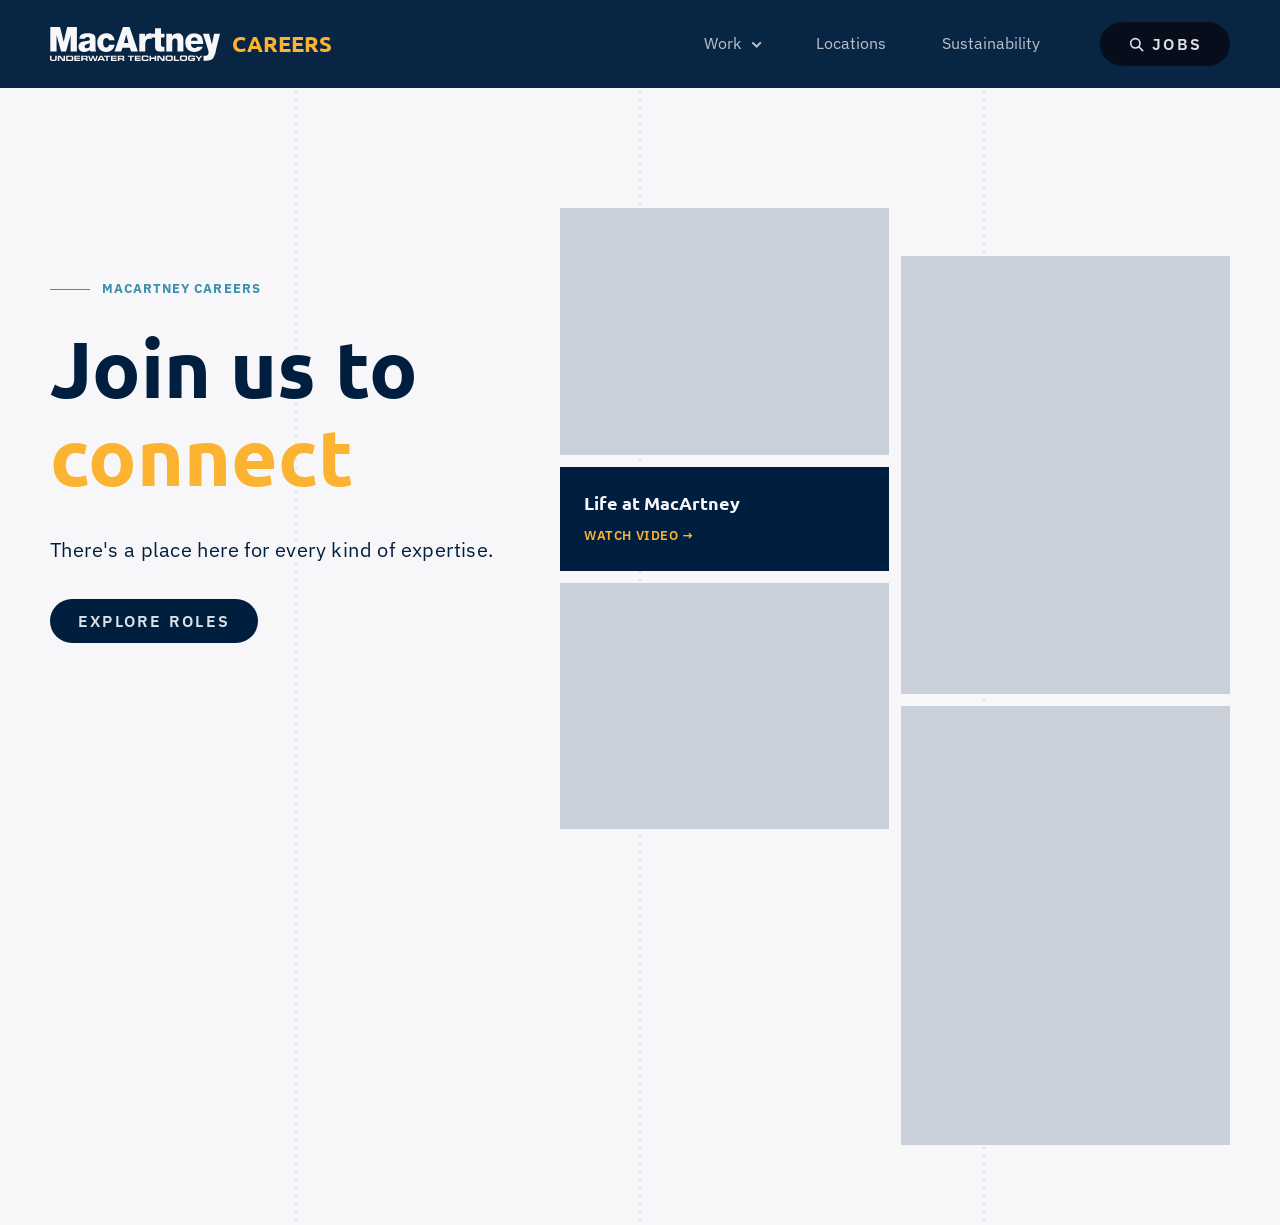
==== index.html @ 3f9185bf "Refactor hero/nav into reusable components, add mobile layout and nav animation - Extract page-hero_" ====
<!doctype html>
<html lang="en">
  <head>
    <meta charset="UTF-8" />
    <meta name="viewport" content="width=device-width, initial-scale=1.0" />
    <meta
      name="description"
      content="Build your career at MacArtney — we connect oceans and people"
    />
    <title>Careers at MacArtney — Join us to connect</title>
    <link rel="preconnect" href="https://fonts.googleapis.com" />
    <link rel="preconnect" href="https://fonts.gstatic.com" crossorigin />
    <link
      href="https://fonts.googleapis.com/css2?family=IBM+Plex+Sans:wght@400;500;600;700&family=Ubuntu:wght@500;700&display=swap"
      rel="stylesheet"
    />
    <link rel="stylesheet" href="css/main.css" />
  </head>
  <body class="page-grid">
    <a href="#main" class="skip-link">Skip to main content</a>

    <header class="site-header" role="banner"></header>

    <main class="site-main" id="main">
      <section class="home-hero" aria-labelledby="hero-title">
        <div class="container home-hero__inner">
          <div class="page-hero__text-area">
            <span class="hero__eyebrow">MacArtney Careers</span>
            <h1 class="page-hero__title" id="hero-title">
              Join us to <span class="page-hero__title-accent">connect</span>
            </h1>
            <p class="page-hero__subtitle">
              There's a place here for every kind of expertise.
            </p>
            <div class="page-hero__actions">
              <a class="btn btn-space btn--primary btn--md" href="search.html"
                >Explore Roles</a
              >
            </div>
          </div>

          <div class="media-grid" aria-hidden="true">
            <div class="media-grid__col media-grid__col--left">
              <div class="media-grid__photo media-grid__photo--landscape"></div>
              <div class="media-grid__video-card">
                <p class="media-grid__video-title">Life at MacArtney</p>
                <a class="media-grid__video-link" href="#">Watch video &rarr;</a>
              </div>
              <div class="media-grid__photo media-grid__photo--landscape"></div>
            </div>
            <div class="media-grid__col media-grid__col--right">
              <div class="media-grid__photo media-grid__photo--portrait"></div>
              <div class="media-grid__photo media-grid__photo--portrait"></div>
            </div>
          </div>
        </div>
      </section>
    </main>

    <script type="module" src="js/core/header.js"></script>
    <script type="module" src="js/core/navigation.js"></script>
    <script type="module" src="js/core/buttons.js"></script>
  </body>
</html>
---- css/main.css ----
@import url("./tokens.css");
@import url("./base.css");
@import url("./utilities.css");
@import url("./layout.css");

@import url("./components/buttons.css");
@import url("./components/cards.css");
@import url("./components/forms.css");
@import url("./components/navigation.css");
@import url("./components/hero.css");
@import url("./components/media-grid.css");
@import url("./components/modals.css");

@import url("./pages/home.css");
@import url("./pages/locations.css");
@import url("./pages/sustainability.css");
@import url("./pages/search.css");

@import url("./templates/work-category.css");
@import url("./templates/location-detail.css");
@import url("./templates/article.css");
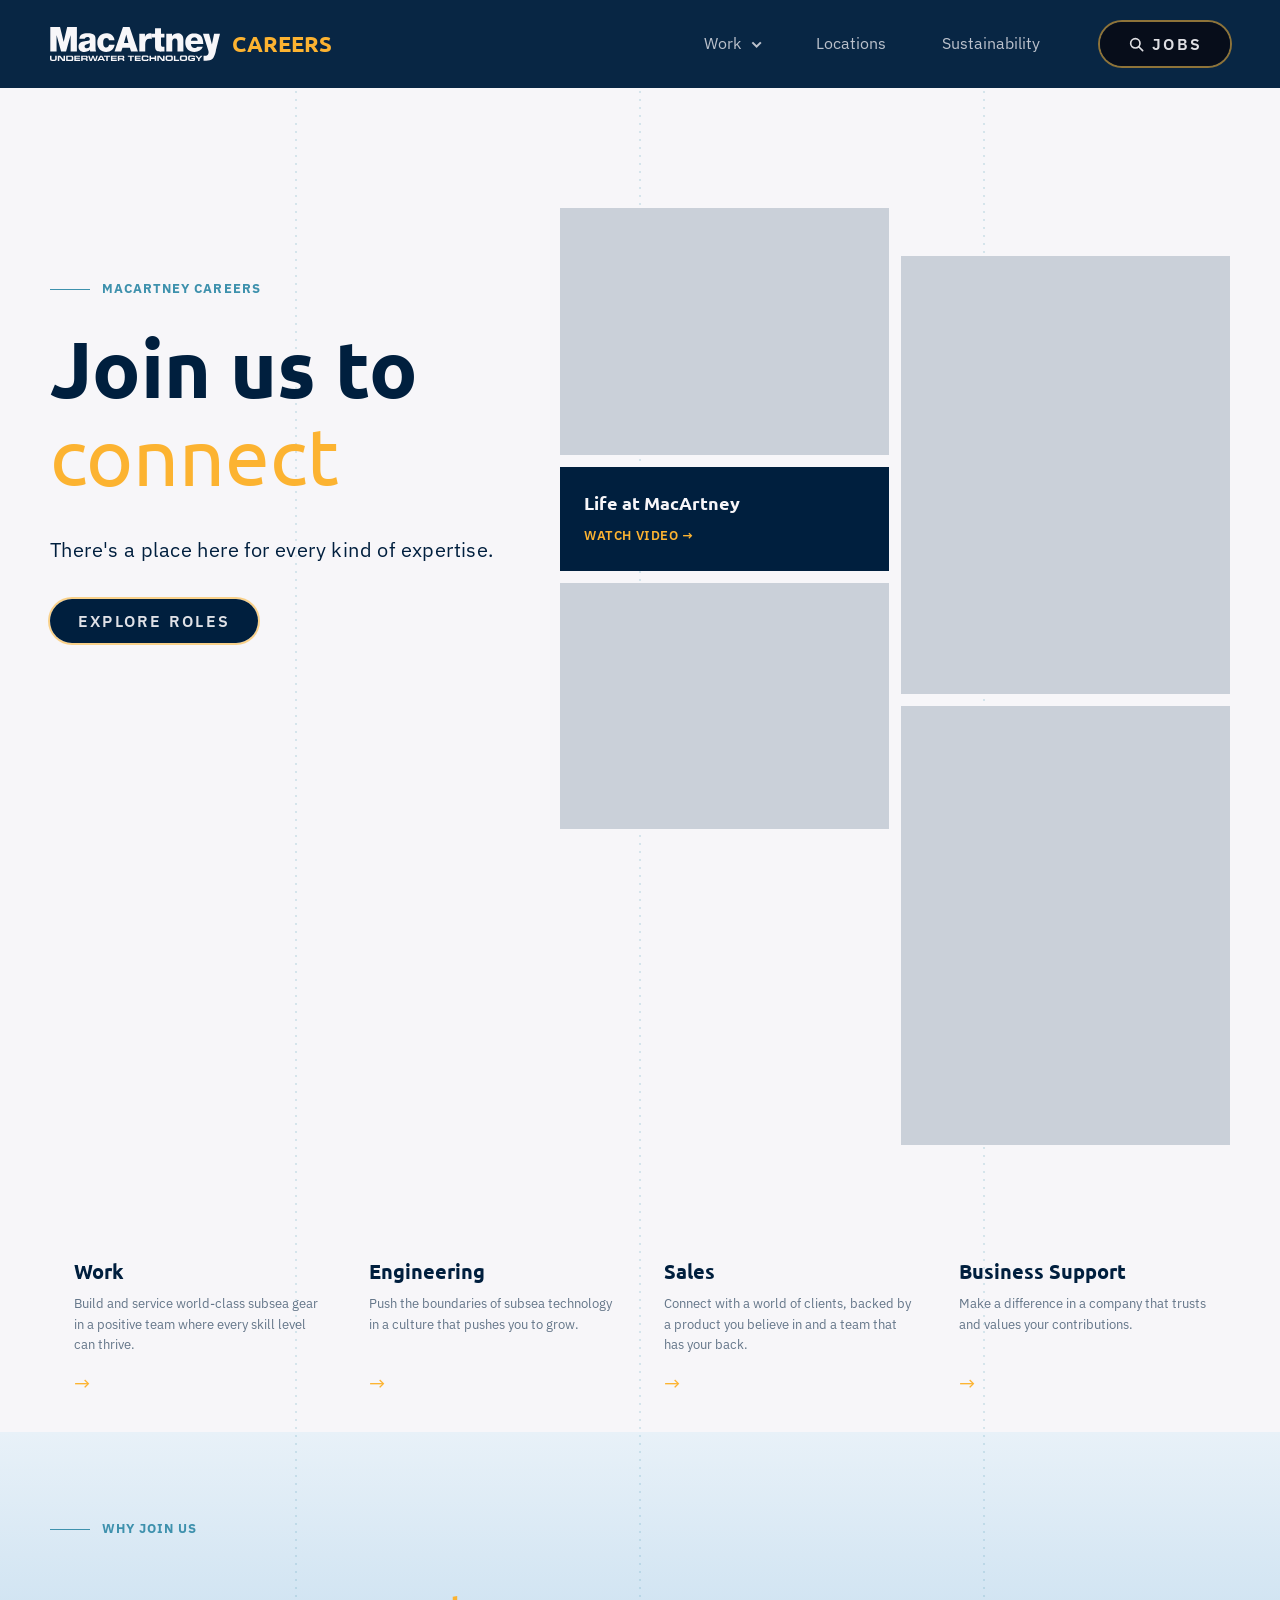
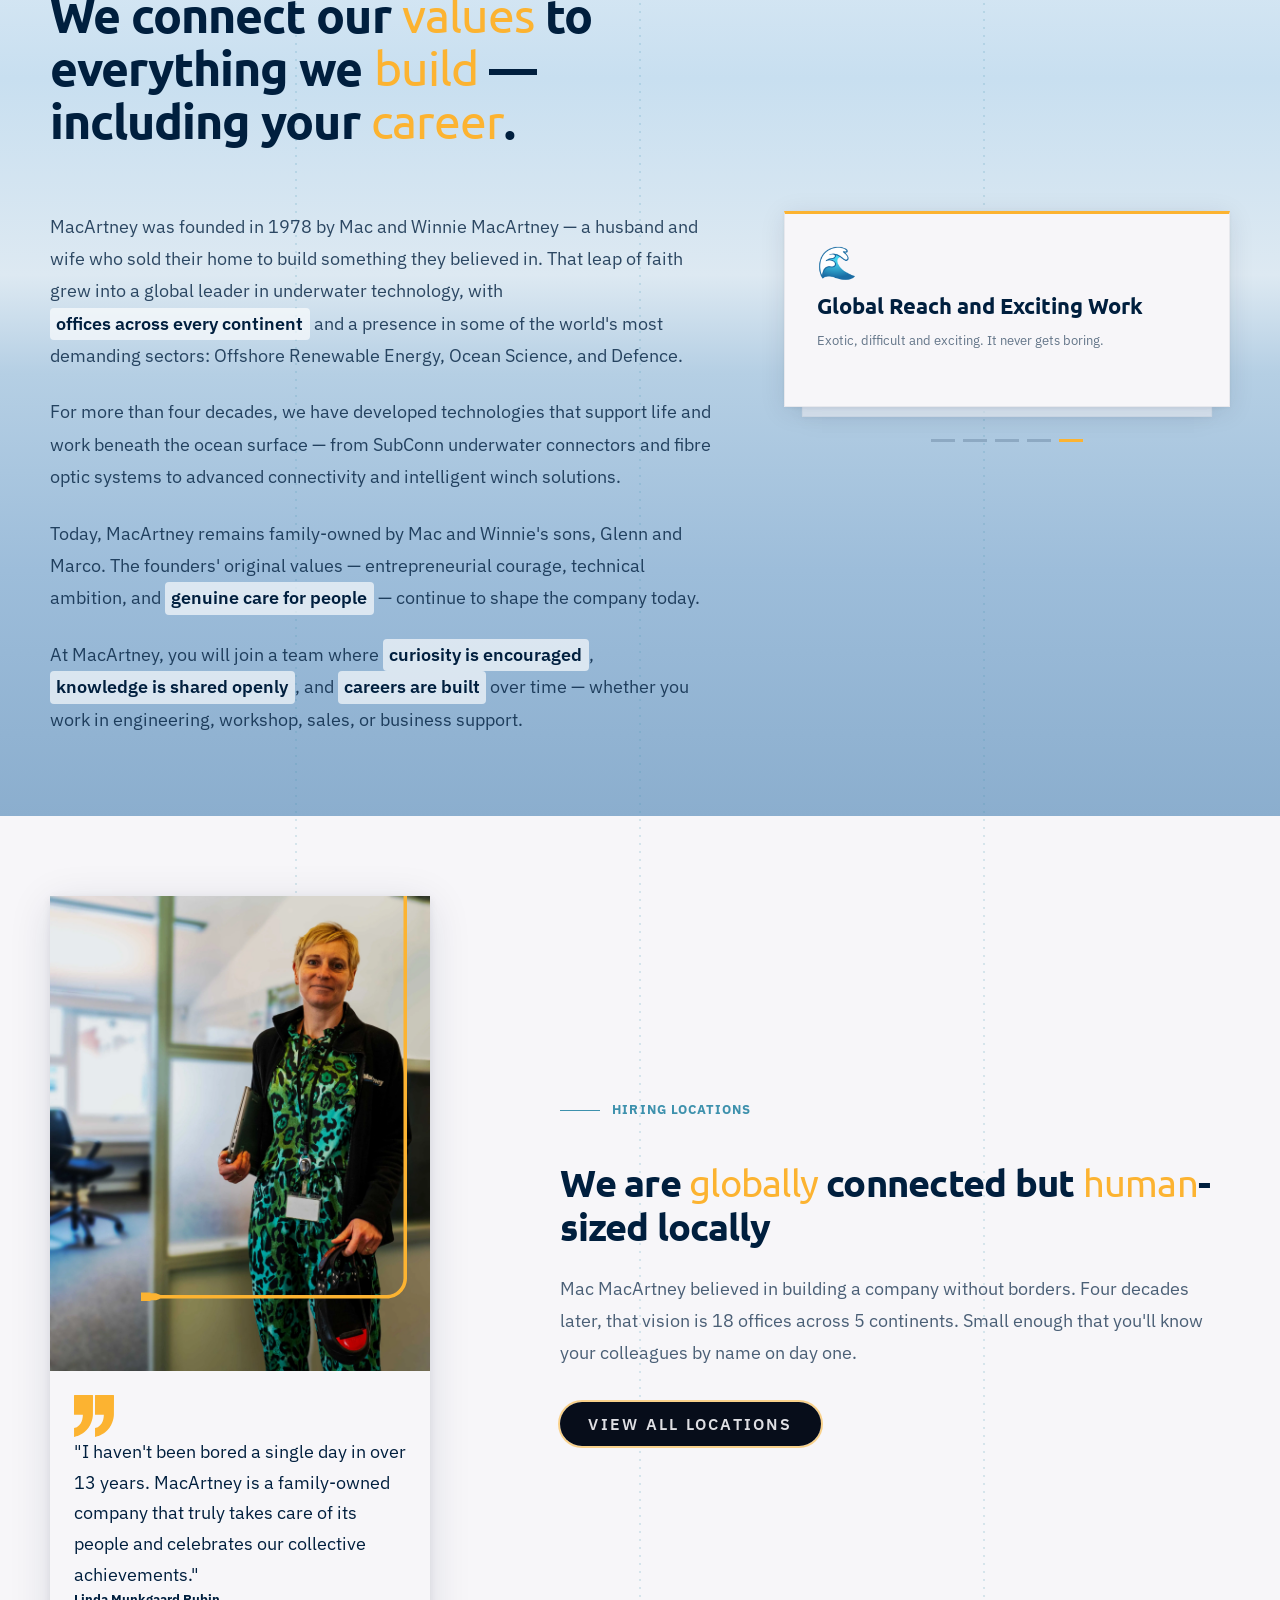
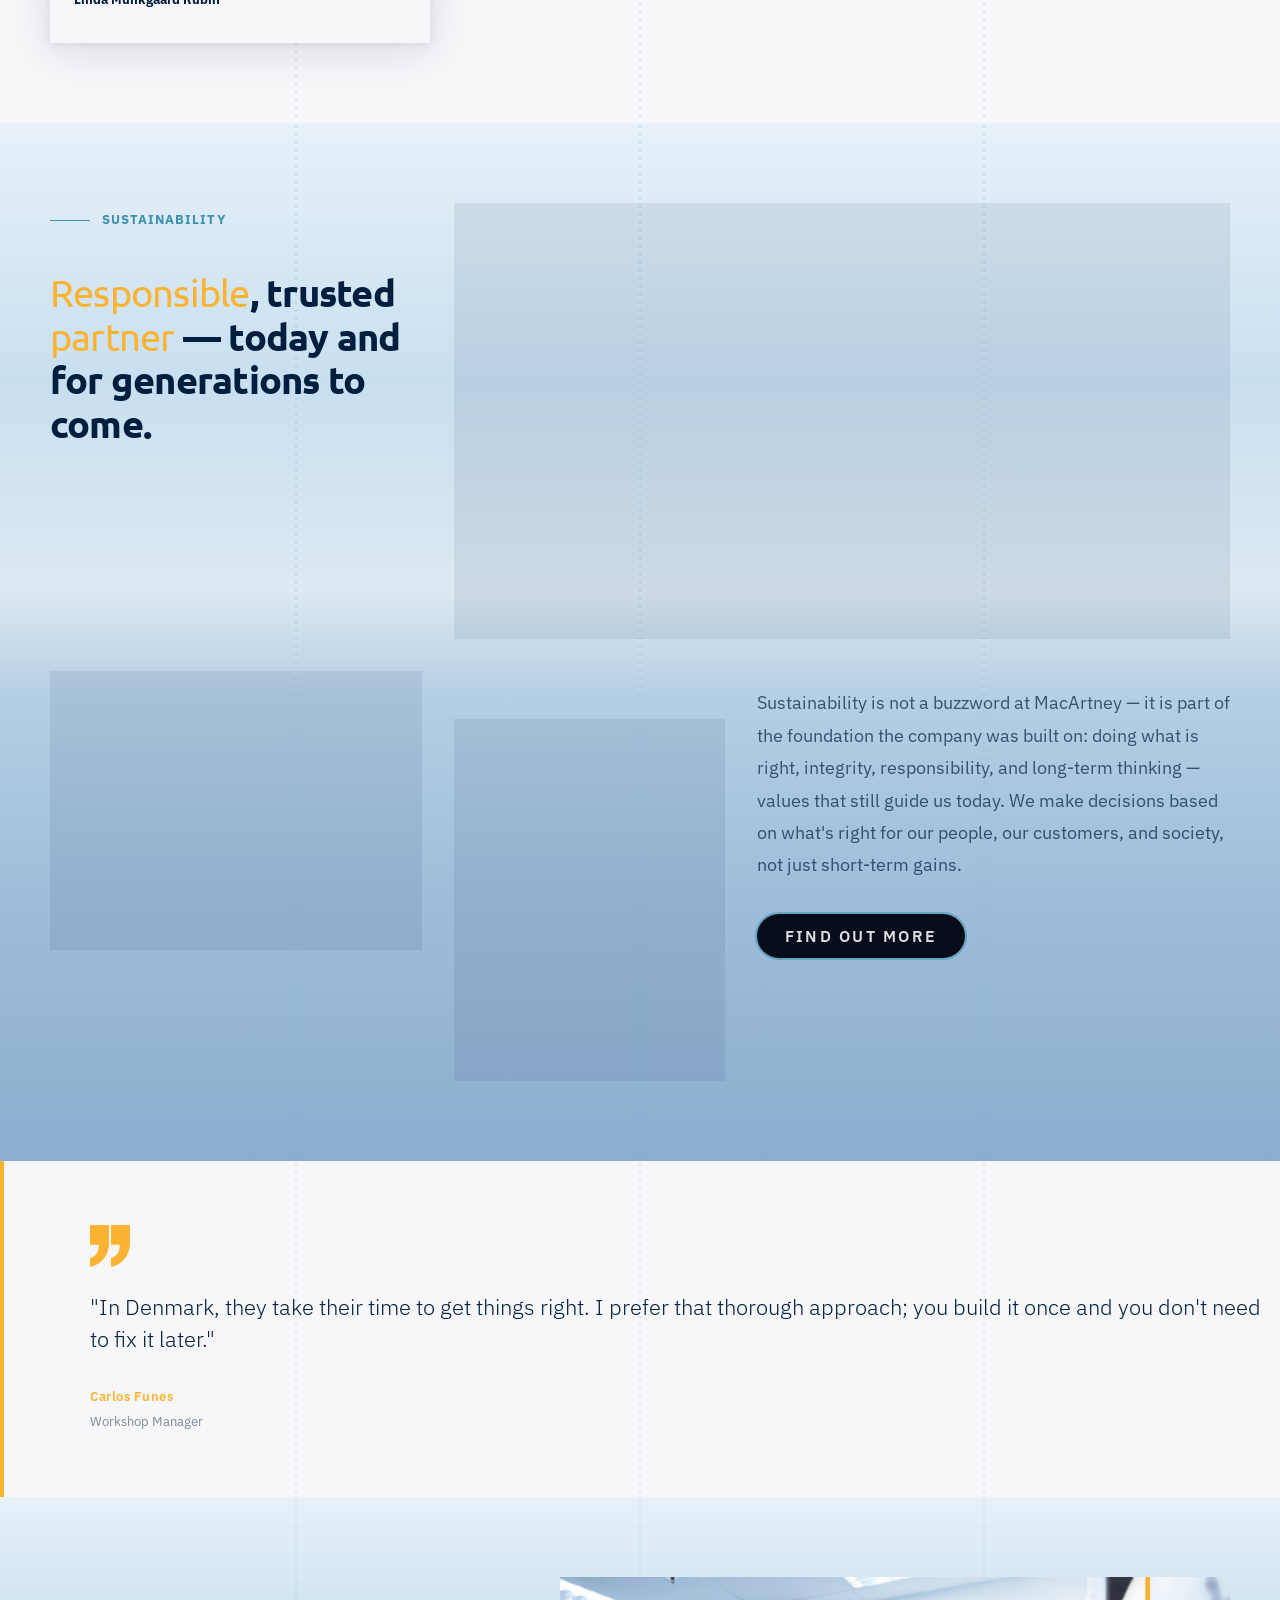
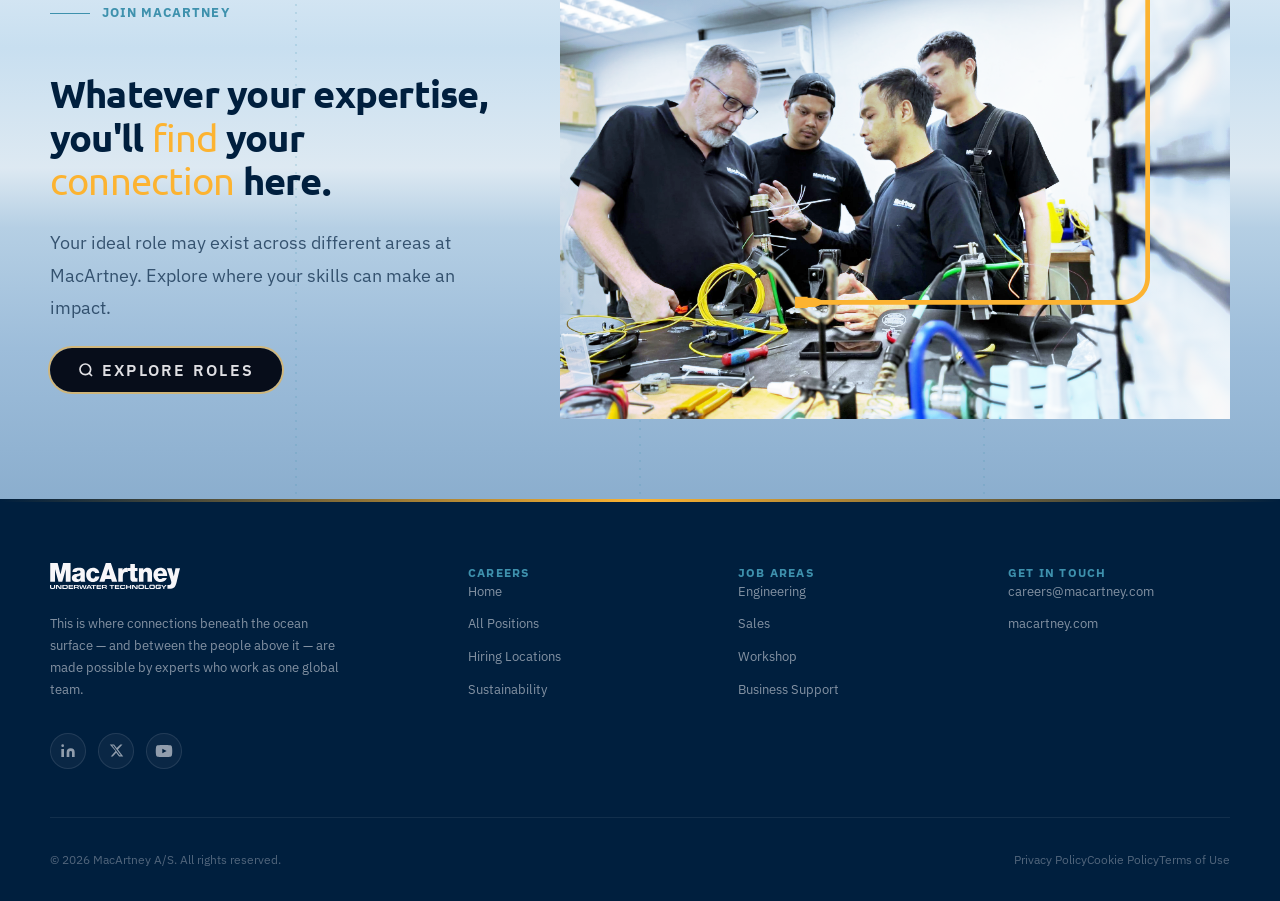
==== commit 645ec80a: "Build home page sections: career cards, sustainability, quote, CTA banner, footer - Add career area " ====
--- a/index.html
+++ b/index.html
@@ -44,7 +44,9 @@
               <div class="media-grid__photo media-grid__photo--landscape"></div>
               <div class="media-grid__video-card">
                 <p class="media-grid__video-title">Life at MacArtney</p>
-                <a class="media-grid__video-link" href="#">Watch video &rarr;</a>
+                <a class="media-grid__video-link" href="#"
+                  >Watch video &rarr;</a
+                >
               </div>
               <div class="media-grid__photo media-grid__photo--landscape"></div>
             </div>
@@ -55,10 +57,484 @@
           </div>
         </div>
       </section>
+
+      <!-- ── Career Areas ──────────────────────────────────── -->
+      <div class="career-areas">
+        <div class="container">
+          <div class="career-areas__grid">
+            <a href="search.html?team=Workshop" class="career-card">
+              <h3 class="career-card__title">Work</h3>
+              <p class="career-card__text">Build and service world-class subsea gear in a positive team where every skill level can thrive.</p>
+              <span class="career-card__arrow" aria-hidden="true">→</span>
+            </a>
+            <a href="search.html?team=Engineering" class="career-card">
+              <h3 class="career-card__title">Engineering</h3>
+              <p class="career-card__text">Push the boundaries of subsea technology in a culture that pushes you to grow.</p>
+              <span class="career-card__arrow" aria-hidden="true">→</span>
+            </a>
+            <a href="search.html?team=Sales" class="career-card">
+              <h3 class="career-card__title">Sales</h3>
+              <p class="career-card__text">Connect with a world of clients, backed by a product you believe in and a team that has your back.</p>
+              <span class="career-card__arrow" aria-hidden="true">→</span>
+            </a>
+            <a href="search.html?team=Business+Support" class="career-card">
+              <h3 class="career-card__title">Business Support</h3>
+              <p class="career-card__text">Make a difference in a company that trusts and values your contributions.</p>
+              <span class="career-card__arrow" aria-hidden="true">→</span>
+            </a>
+          </div>
+        </div>
+      </div>
+
+      <!-- ── Why Join Us ──────────────────────────────────── -->
+      <section class="why-join section" aria-labelledby="why-join-title">
+        <div class="container">
+          <!-- Header -->
+          <div class="why-join__header">
+            <span class="hero__eyebrow">Why join us</span>
+            <h2 class="why-join__headline" id="why-join-title">
+              We connect our
+              <span class="page-hero__title-accent">values</span> to everything
+              we <span class="page-hero__title-accent">build</span> — including
+              your <span class="page-hero__title-accent">career</span>.
+            </h2>
+          </div>
+
+          <!-- Stripe-style values layout -->
+          <div class="why-join__values">
+            <div class="why-join__about flow">
+              <p>
+                MacArtney was founded in 1978 by Mac and Winnie MacArtney — a
+                husband and wife who sold their home to build something they
+                believed in. That leap of faith grew into a global leader in
+                underwater technology, with
+                <button class="why-join__trigger" data-card="global">
+                  offices across every continent
+                </button>
+                and a presence in some of the world's most demanding sectors:
+                Offshore Renewable Energy, Ocean Science, and Defence.
+              </p>
+              <p>
+                For more than four decades, we have developed technologies that
+                support life and work beneath the ocean surface — from SubConn
+                underwater connectors and fibre optic systems to advanced
+                connectivity and intelligent winch solutions.
+              </p>
+              <p>
+                Today, MacArtney remains family-owned by Mac and Winnie's sons,
+                Glenn and Marco. The founders' original values — entrepreneurial
+                courage, technical ambition, and
+                <button class="why-join__trigger" data-card="culture">
+                  genuine care for people
+                </button>
+                — continue to shape the company today.
+              </p>
+              <p>
+                At MacArtney, you will join a team where
+                <button class="why-join__trigger" data-card="trust">
+                  curiosity is encouraged</button
+                >,
+                <button class="why-join__trigger" data-card="leadership">
+                  knowledge is shared openly</button
+                >, and
+                <button class="why-join__trigger" data-card="growth">
+                  careers are built
+                </button>
+                over time — whether you work in engineering, workshop, sales, or
+                business support.
+              </p>
+            </div>
+
+            <div class="card-stack">
+              <div class="card-stack__stage" aria-live="polite">
+                <article
+                  class="card-stack__card"
+                  data-card="culture"
+                  aria-hidden="true"
+                >
+                  <div class="card-stack__card-icon" aria-hidden="true">🤝</div>
+                  <h3 class="card-stack__card-title">
+                    Caring, Balanced Culture
+                  </h3>
+                  <p class="card-stack__card-text">
+                    We will solve it together.
+                  </p>
+                </article>
+                <article
+                  class="card-stack__card"
+                  data-card="growth"
+                  aria-hidden="true"
+                >
+                  <div class="card-stack__card-icon" aria-hidden="true">🌱</div>
+                  <h3 class="card-stack__card-title">Growth and Development</h3>
+                  <p class="card-stack__card-text">
+                    Hire for mindset, train for mastery.
+                  </p>
+                </article>
+                <article
+                  class="card-stack__card"
+                  data-card="leadership"
+                  aria-hidden="true"
+                >
+                  <div class="card-stack__card-icon" aria-hidden="true">⚖️</div>
+                  <h3 class="card-stack__card-title">
+                    Approachable Leadership
+                  </h3>
+                  <p class="card-stack__card-text">
+                    Everyone is equal on a human level.
+                  </p>
+                </article>
+                <article
+                  class="card-stack__card"
+                  data-card="trust"
+                  aria-hidden="true"
+                >
+                  <div class="card-stack__card-icon" aria-hidden="true">🚀</div>
+                  <h3 class="card-stack__card-title">Trust and Empowerment</h3>
+                  <p class="card-stack__card-text">
+                    Take responsibility and ownership of your work, with the
+                    support you need to succeed.
+                  </p>
+                </article>
+                <article
+                  class="card-stack__card"
+                  data-card="global"
+                  aria-hidden="true"
+                >
+                  <div class="card-stack__card-icon" aria-hidden="true">🌊</div>
+                  <h3 class="card-stack__card-title">
+                    Global Reach and Exciting Work
+                  </h3>
+                  <p class="card-stack__card-text">
+                    Exotic, difficult and exciting. It never gets boring.
+                  </p>
+                </article>
+              </div>
+              <div class="card-stack__dots" aria-hidden="true"></div>
+            </div>
+          </div>
+        </div>
+
+        <!-- Mobile bottom sheet -->
+        <div
+          class="why-join__sheet"
+          role="dialog"
+          aria-modal="true"
+          aria-label="Value detail"
+          aria-hidden="true"
+        >
+          <button class="why-join__sheet-close" aria-label="Close">
+            &#x2715;
+          </button>
+          <div
+            class="card-stack__card-icon why-join__sheet-icon"
+            aria-hidden="true"
+          ></div>
+          <h3 class="card-stack__card-title why-join__sheet-title"></h3>
+          <p class="card-stack__card-text why-join__sheet-text"></p>
+        </div>
+        <div class="why-join__sheet-backdrop" aria-hidden="true"></div>
+      </section>
+
+      <!-- ── Locations Intro ─────────────────────────────────── -->
+      <section class="locations-intro section">
+        <div class="container">
+          <div class="locations-intro__grid">
+            <div class="quote-card">
+              <div class="quote-card__media">
+                <img
+                  src="assets/Front_page_hero.webp"
+                  alt="MacArtney team member"
+                  class="quote-card__image"
+                />
+                <img
+                  src="assets/Top_connector.svg"
+                  alt=""
+                  class="quote-card__connector"
+                  aria-hidden="true"
+                />
+              </div>
+              <div class="quote-card__body">
+                <img
+                  class="quote-card__icon"
+                  src="assets/quote.svg"
+                  alt=""
+                  aria-hidden="true"
+                />
+                <blockquote class="quote-card__text">
+                  "I haven't been bored a single day in over 13 years. MacArtney
+                  is a family-owned company that truly takes care of its people
+                  and celebrates our collective achievements."
+                </blockquote>
+                <cite class="quote-card__attribution">
+                  <strong>Linda Munkgaard Rubin</strong>
+                </cite>
+              </div>
+            </div>
+
+            <div class="locations-intro__text">
+              <span class="hero__eyebrow">Hiring Locations</span>
+              <h2 class="locations-intro__heading">
+                We are
+                <span class="page-hero__title-accent">globally</span> connected
+                but <span class="page-hero__title-accent">human</span>-sized
+                locally
+              </h2>
+              <p class="locations-intro__body">
+                Mac MacArtney believed in building a company without borders.
+                Four decades later, that vision is 18 offices across 5
+                continents. Small enough that you'll know your colleagues by
+                name on day one.
+              </p>
+              <a
+                class="btn btn-space btn--primary btn--md"
+                href="locations.html"
+                >View all locations</a
+              >
+            </div>
+          </div>
+        </div>
+      </section>
+
+      <!-- ── Sustainability ────────────────────────────────── -->
+      <section class="sustain-strip section" aria-labelledby="sustain-title">
+        <div class="container">
+          <div class="sustain-strip__grid">
+            <div class="sustain-strip__lead">
+              <span class="hero__eyebrow">Sustainability</span>
+              <h2 class="sustain-strip__heading" id="sustain-title">
+                <span class="page-hero__title-accent">Responsible</span>,
+                trusted <span class="page-hero__title-accent">partner</span> —
+                today and for generations to come.
+              </h2>
+            </div>
+            <div
+              class="sustain-strip__photo sustain-strip__photo--a"
+              aria-hidden="true"
+            ></div>
+            <div
+              class="sustain-strip__photo sustain-strip__photo--b"
+              aria-hidden="true"
+            ></div>
+            <div
+              class="sustain-strip__photo sustain-strip__photo--c"
+              aria-hidden="true"
+            ></div>
+            <div class="sustain-strip__body">
+              <p>
+                Sustainability is not a buzzword at MacArtney — it is part of
+                the foundation the company was built on: doing what is right,
+                integrity, responsibility, and long-term thinking — values that
+                still guide us today. We make decisions based on what's right
+                for our people, our customers, and society, not just short-term
+                gains.
+              </p>
+              <a
+                class="btn btn-space btn--cyan btn--md"
+                href="sustainability.html"
+                >Find out more</a
+              >
+            </div>
+          </div>
+        </div>
+      </section>
+
+      <!-- ── Full-bleed Quote ──────────────────────────────────── -->
+      <section class="full-quote" aria-label="Employee testimonial">
+        <div class="full-quote__content">
+          <div class="container">
+          <blockquote class="full-quote__blockquote">
+            <img
+              src="assets/quote.svg"
+              class="full-quote__mark"
+              alt=""
+              aria-hidden="true"
+            />
+            <p class="full-quote__text">
+              "In Denmark, they take their time to get things right. I prefer that thorough approach; you build it once and you don't need to fix it later."
+            </p>
+            <footer class="full-quote__author">
+              <strong class="full-quote__name">Carlos Funes</strong>
+              <span class="full-quote__role">Workshop Manager</span>
+            </footer>
+          </blockquote>
+          </div>
+        </div>
+      </section>
+
+      <!-- ── CTA Banner ──────────────────────────────────────── -->
+      <section class="cta-banner section" aria-labelledby="cta-banner-title">
+        <div class="container">
+          <div class="cta-banner__grid">
+            <div class="cta-banner__text">
+              <span class="hero__eyebrow">Join MacArtney</span>
+              <h2 class="cta-banner__heading" id="cta-banner-title">
+                Whatever your expertise, you'll
+                <span class="page-hero__title-accent">find</span> your
+                <span class="page-hero__title-accent">connection</span> here.
+              </h2>
+              <p class="cta-banner__sub">
+                Your ideal role may exist across different areas at MacArtney.
+                Explore where your skills can make an impact.
+              </p>
+              <a class="btn btn-space btn--primary btn--md" href="search.html">
+                <svg
+                  width="16"
+                  height="16"
+                  viewBox="0 0 24 24"
+                  fill="none"
+                  stroke="currentColor"
+                  stroke-width="2.5"
+                  aria-hidden="true"
+                >
+                  <circle cx="11" cy="11" r="8" />
+                  <path d="m21 21-4.35-4.35" />
+                </svg>
+                Explore Roles
+              </a>
+            </div>
+            <div class="cta-banner__media">
+              <img
+                src="assets/team.webp"
+                alt="MacArtney team"
+                class="cta-banner__image"
+              />
+              <img
+                src="assets/Top_connector.svg"
+                alt=""
+                class="cta-banner__connector"
+                aria-hidden="true"
+              />
+            </div>
+          </div>
+        </div>
+      </section>
     </main>
+
+    <footer class="site-footer" role="contentinfo">
+      <div class="container">
+        <div class="footer__grid">
+          <div class="footer__brand">
+            <img
+              class="footer__logo"
+              src="assets/Logo.svg"
+              alt="MacArtney Careers"
+            />
+            <p class="footer__tagline">
+              This is where connections beneath the ocean surface — and between
+              the people above it — are made possible by experts who work as one
+              global team.
+            </p>
+            <div class="footer__social" aria-label="Social media links">
+              <a href="#" class="footer__social-link" aria-label="LinkedIn">
+                <svg
+                  width="16"
+                  height="16"
+                  viewBox="0 0 24 24"
+                  fill="currentColor"
+                  aria-hidden="true"
+                >
+                  <path
+                    d="M16 8a6 6 0 0 1 6 6v7h-4v-7a2 2 0 0 0-4 0v7h-4v-7a6 6 0 0 1 6-6z"
+                  />
+                  <rect x="2" y="9" width="4" height="12" />
+                  <circle cx="4" cy="4" r="2" />
+                </svg>
+              </a>
+              <a href="#" class="footer__social-link" aria-label="X (Twitter)">
+                <svg
+                  width="15"
+                  height="15"
+                  viewBox="0 0 24 24"
+                  fill="currentColor"
+                  aria-hidden="true"
+                >
+                  <path
+                    d="M18.244 2.25h3.308l-7.227 8.26 8.502 11.24H16.17l-4.714-6.231-5.401 6.231H2.748l7.73-8.835L1.254 2.25H8.08l4.261 5.636zm-1.161 17.52h1.833L7.084 4.126H5.117z"
+                  />
+                </svg>
+              </a>
+              <a href="#" class="footer__social-link" aria-label="YouTube">
+                <svg
+                  width="18"
+                  height="18"
+                  viewBox="0 0 24 24"
+                  fill="currentColor"
+                  aria-hidden="true"
+                >
+                  <path
+                    d="M22.54 6.42a2.78 2.78 0 0 0-1.95-1.96C18.88 4 12 4 12 4s-6.88 0-8.59.46a2.78 2.78 0 0 0-1.95 1.96A29 29 0 0 0 1 12a29 29 0 0 0 .46 5.58A2.78 2.78 0 0 0 3.41 19.6C5.12 20 12 20 12 20s6.88 0 8.59-.46a2.78 2.78 0 0 0 1.95-1.96A29 29 0 0 0 23 12a29 29 0 0 0-.46-5.58z"
+                  />
+                  <polygon
+                    points="9.75,15.02 15.5,12 9.75,8.98 9.75,15.02"
+                    fill="#001F3E"
+                  />
+                </svg>
+              </a>
+            </div>
+          </div>
+
+          <div class="footer__col">
+            <p class="footer__col-title">Careers</p>
+            <nav class="footer__links" aria-label="Careers navigation">
+              <a href="index.html" class="footer__link">Home</a>
+              <a href="search.html" class="footer__link">All Positions</a>
+              <a href="locations.html" class="footer__link">Hiring Locations</a>
+              <a href="sustainability.html" class="footer__link"
+                >Sustainability</a
+              >
+            </nav>
+          </div>
+
+          <div class="footer__col">
+            <p class="footer__col-title">Job Areas</p>
+            <nav class="footer__links" aria-label="Job areas navigation">
+              <a href="search.html?team=Engineering" class="footer__link"
+                >Engineering</a
+              >
+              <a href="search.html?team=Sales" class="footer__link">Sales</a>
+              <a href="search.html?team=Workshop" class="footer__link"
+                >Workshop</a
+              >
+              <a href="search.html?team=Business" class="footer__link"
+                >Business Support</a
+              >
+            </nav>
+          </div>
+
+          <div class="footer__col">
+            <p class="footer__col-title">Get in Touch</p>
+            <nav class="footer__links" aria-label="Contact navigation">
+              <a href="mailto:careers@macartney.com" class="footer__link"
+                >careers@macartney.com</a
+              >
+              <a
+                href="https://www.macartney.com"
+                class="footer__link"
+                target="_blank"
+                rel="noopener"
+                >macartney.com</a
+              >
+            </nav>
+          </div>
+        </div>
+
+        <div class="footer__bottom">
+          <p class="footer__legal">
+            &copy; 2026 MacArtney A/S. All rights reserved.
+          </p>
+          <div class="footer__legal-links">
+            <a href="#" class="footer__legal-link">Privacy Policy</a>
+            <a href="#" class="footer__legal-link">Cookie Policy</a>
+            <a href="#" class="footer__legal-link">Terms of Use</a>
+          </div>
+        </div>
+      </div>
+    </footer>
 
     <script type="module" src="js/core/header.js"></script>
     <script type="module" src="js/core/navigation.js"></script>
     <script type="module" src="js/core/buttons.js"></script>
+    <script type="module" src="js/sections/why-join.js"></script>
   </body>
 </html>
--- a/css/main.css
+++ b/css/main.css
@@ -4,12 +4,14 @@
 @import url("./layout.css");
 
 @import url("./components/buttons.css");
+@import url("./components/card-stack.css");
 @import url("./components/cards.css");
 @import url("./components/forms.css");
 @import url("./components/navigation.css");
 @import url("./components/hero.css");
 @import url("./components/media-grid.css");
 @import url("./components/modals.css");
+@import url("./components/footer.css");
 
 @import url("./pages/home.css");
 @import url("./pages/locations.css");
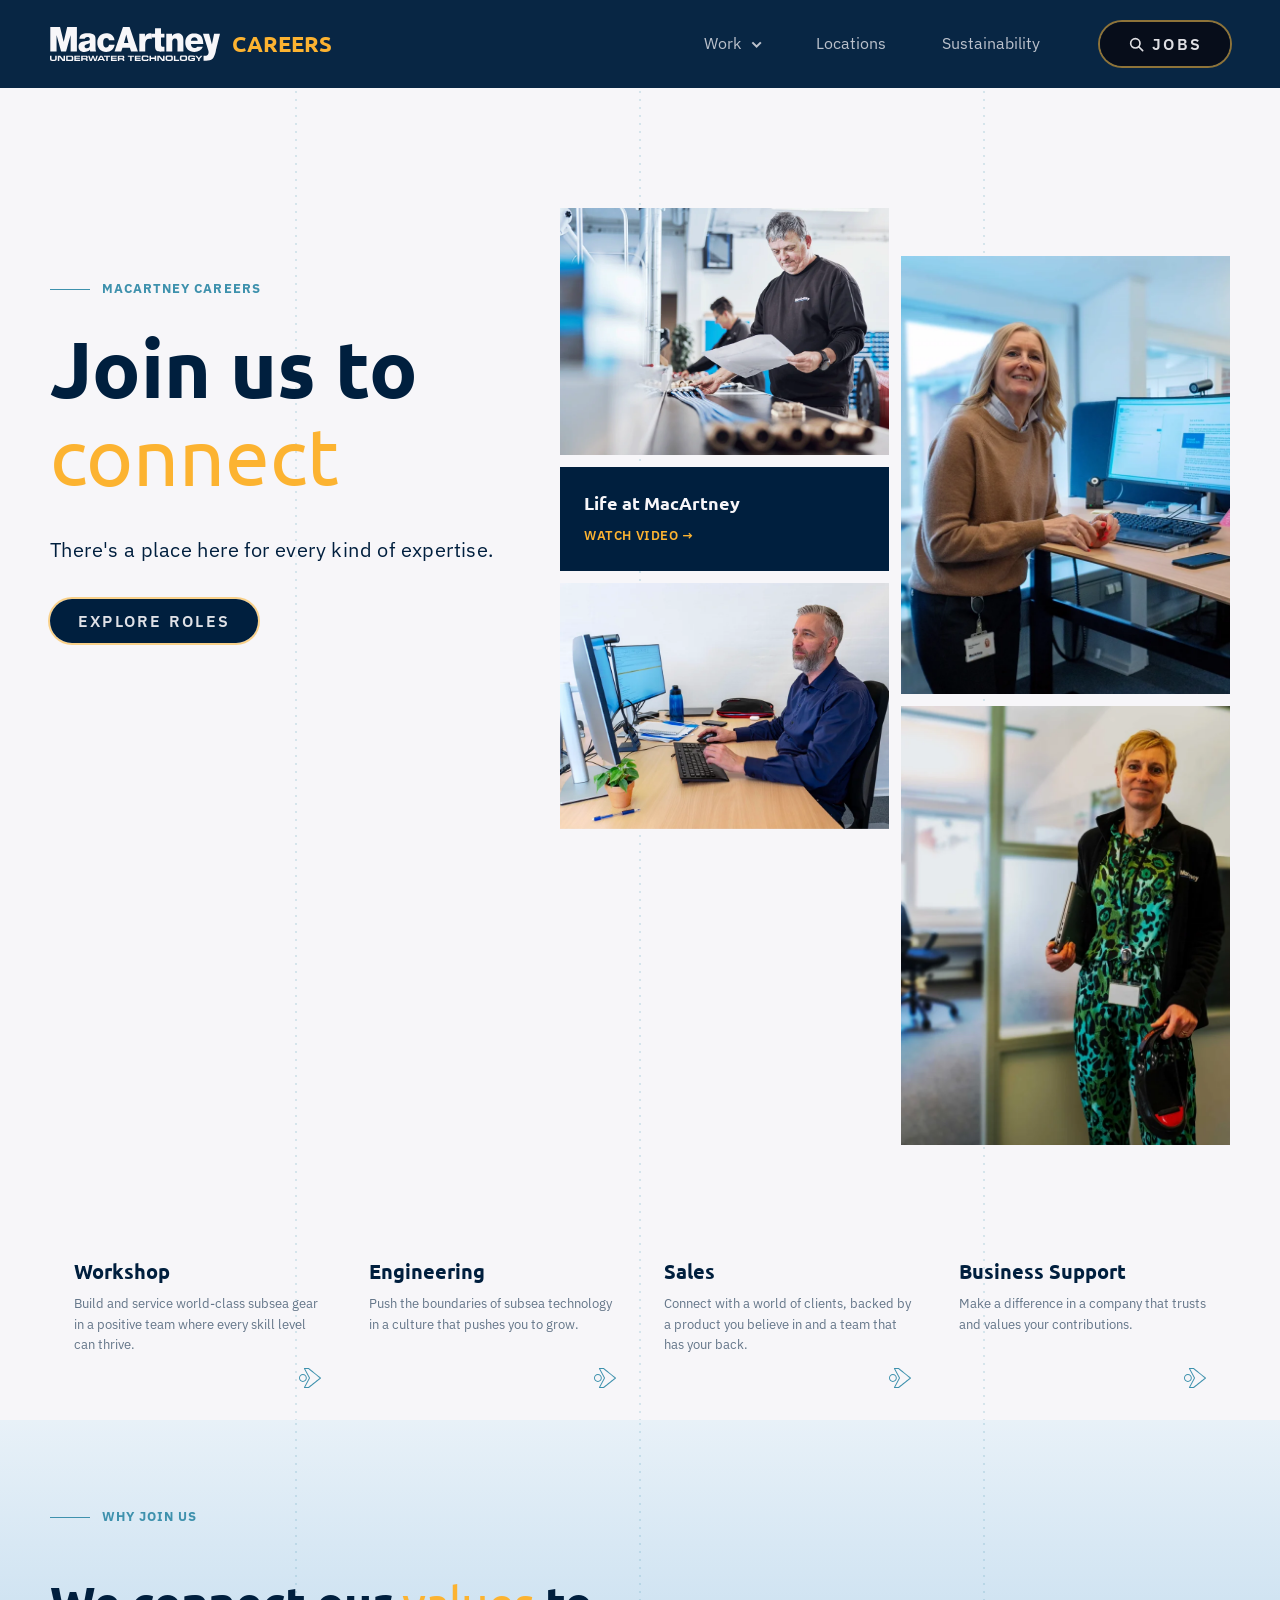
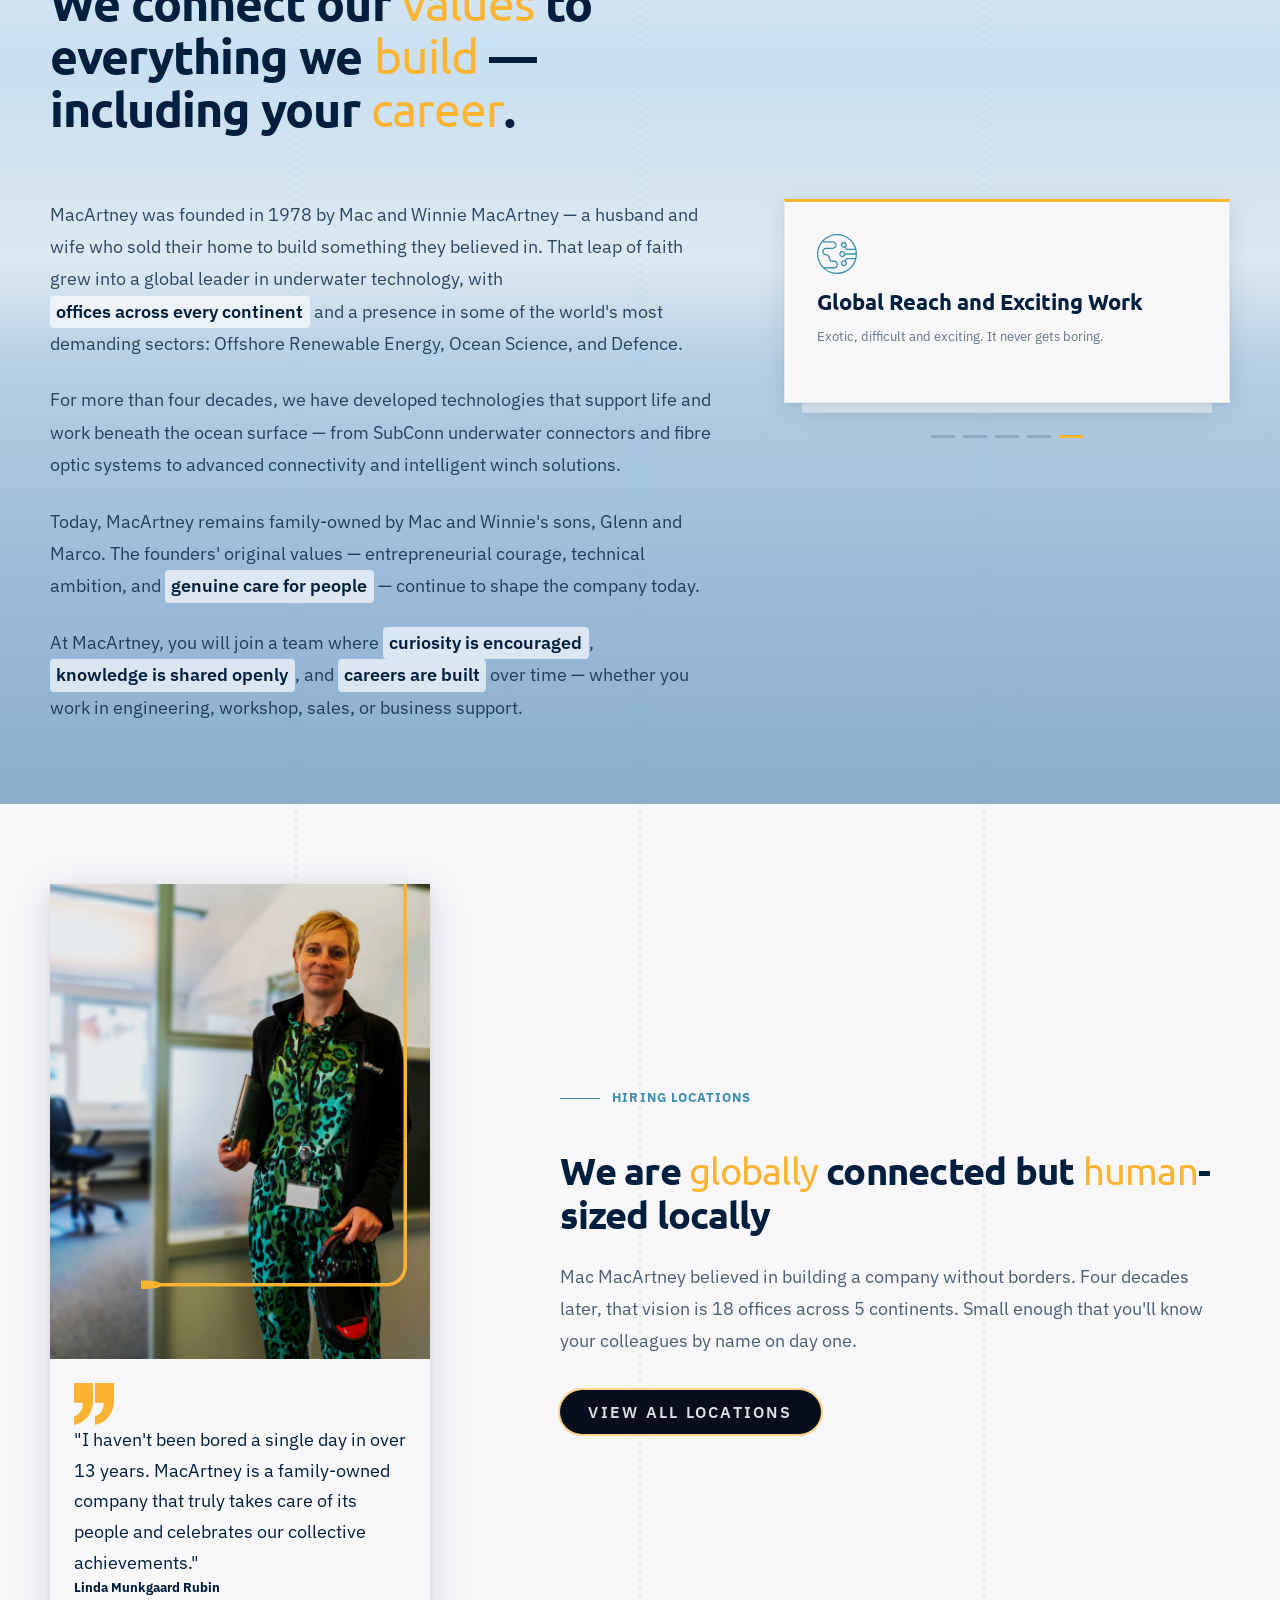
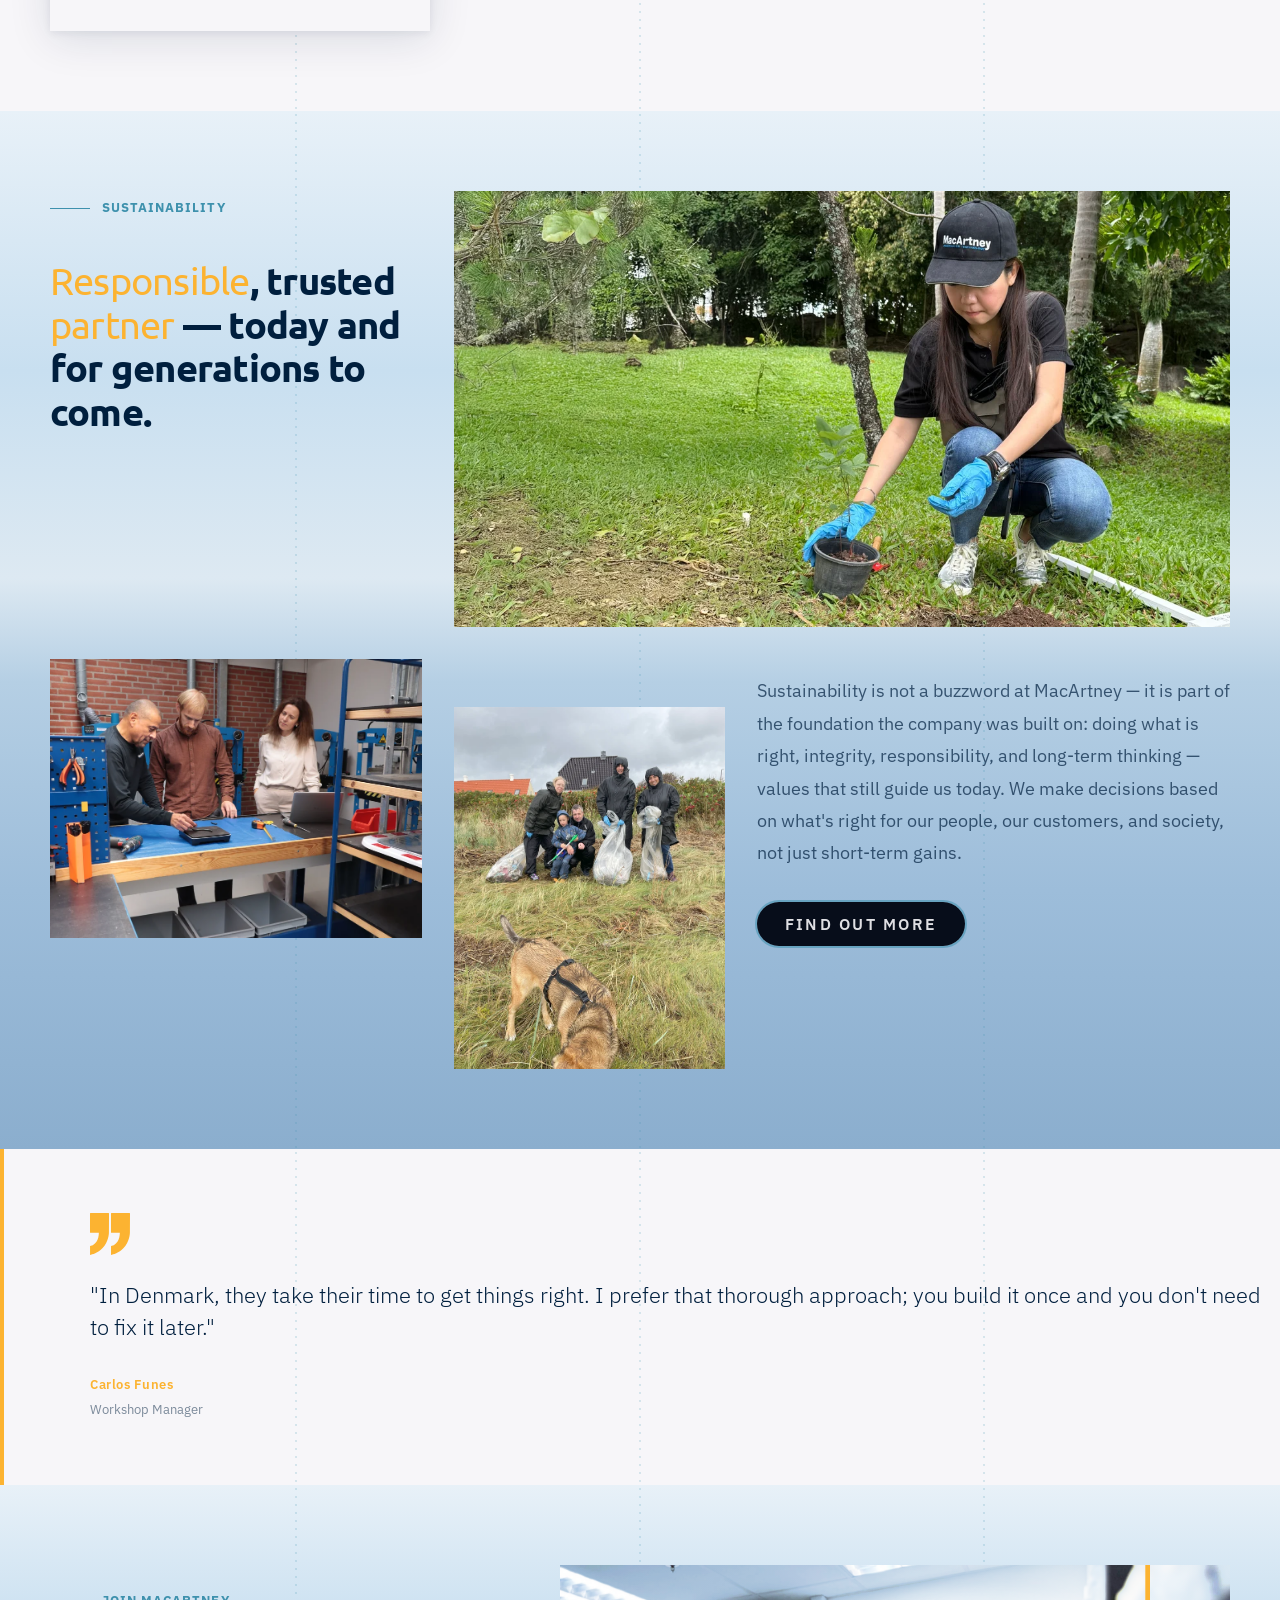
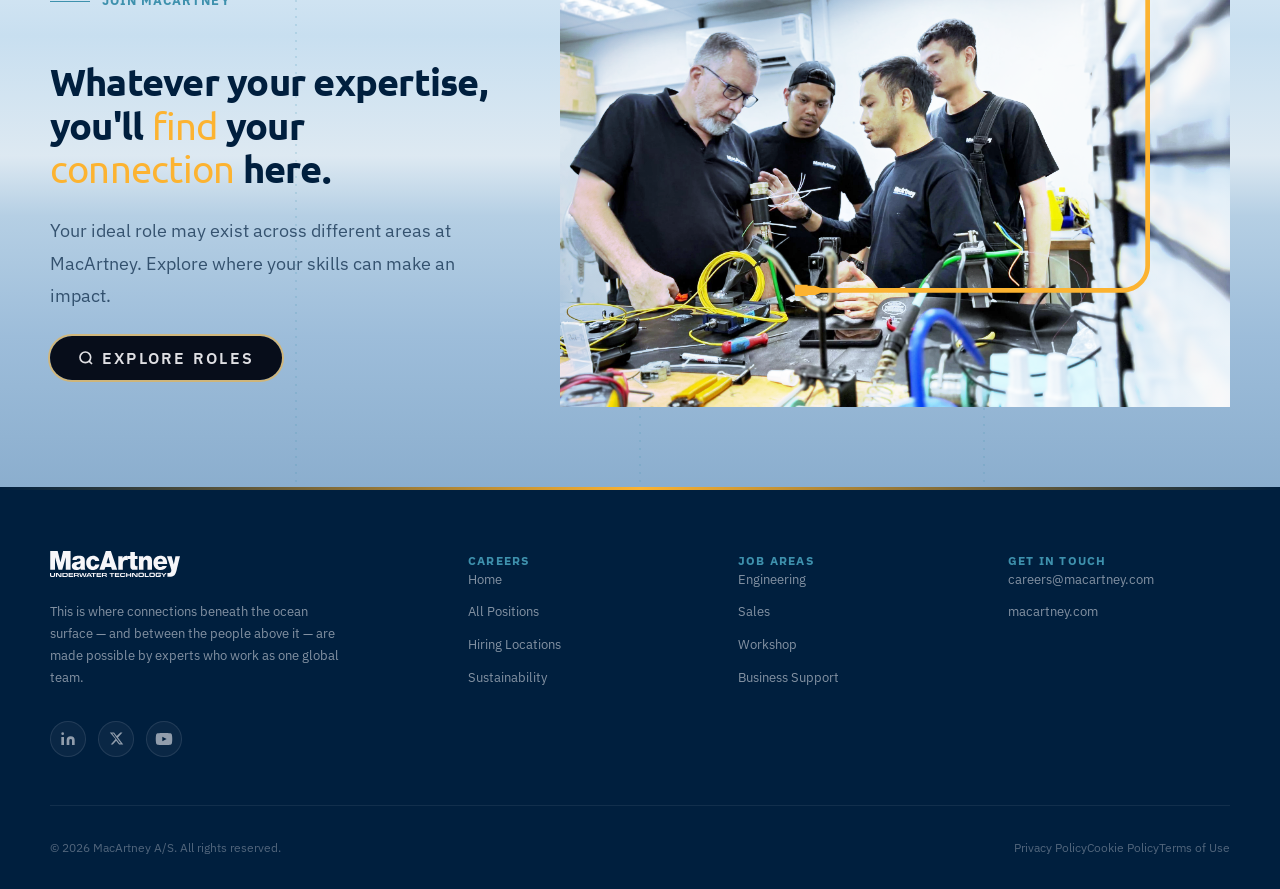
==== commit 5517c062: "Add hero photos, sustainability photos, SVG icons for career cards and stacked cards - Convert and c" ====
--- a/index.html
+++ b/index.html
@@ -41,18 +41,18 @@
 
           <div class="media-grid" aria-hidden="true">
             <div class="media-grid__col media-grid__col--left">
-              <div class="media-grid__photo media-grid__photo--landscape"></div>
+              <div class="media-grid__photo media-grid__photo--landscape" style="background-image:url('assets/hero-landscape-1.webp');background-size:cover;background-position:center"></div>
               <div class="media-grid__video-card">
                 <p class="media-grid__video-title">Life at MacArtney</p>
                 <a class="media-grid__video-link" href="#"
                   >Watch video &rarr;</a
                 >
               </div>
-              <div class="media-grid__photo media-grid__photo--landscape"></div>
+              <div class="media-grid__photo media-grid__photo--landscape" style="background-image:url('assets/hero-landscape-2.webp');background-size:cover;background-position:center"></div>
             </div>
             <div class="media-grid__col media-grid__col--right">
-              <div class="media-grid__photo media-grid__photo--portrait"></div>
-              <div class="media-grid__photo media-grid__photo--portrait"></div>
+              <div class="media-grid__photo media-grid__photo--portrait" style="background-image:url('assets/hero-portrait-1.webp');background-size:cover;background-position:center"></div>
+              <div class="media-grid__photo media-grid__photo--portrait" style="background-image:url('assets/hero-portrait-2.webp');background-size:cover;background-position:center"></div>
             </div>
           </div>
         </div>
@@ -63,24 +63,36 @@
         <div class="container">
           <div class="career-areas__grid">
             <a href="search.html?team=Workshop" class="career-card">
-              <h3 class="career-card__title">Work</h3>
-              <p class="career-card__text">Build and service world-class subsea gear in a positive team where every skill level can thrive.</p>
-              <span class="career-card__arrow" aria-hidden="true">→</span>
+              <h3 class="career-card__title">Workshop</h3>
+              <p class="career-card__text">
+                Build and service world-class subsea gear in a positive team
+                where every skill level can thrive.
+              </p>
+              <img src="assets/Arrow.svg" class="career-card__arrow" aria-hidden="true" alt="" />
             </a>
             <a href="search.html?team=Engineering" class="career-card">
               <h3 class="career-card__title">Engineering</h3>
-              <p class="career-card__text">Push the boundaries of subsea technology in a culture that pushes you to grow.</p>
-              <span class="career-card__arrow" aria-hidden="true">→</span>
+              <p class="career-card__text">
+                Push the boundaries of subsea technology in a culture that
+                pushes you to grow.
+              </p>
+              <img src="assets/Arrow.svg" class="career-card__arrow" aria-hidden="true" alt="" />
             </a>
             <a href="search.html?team=Sales" class="career-card">
               <h3 class="career-card__title">Sales</h3>
-              <p class="career-card__text">Connect with a world of clients, backed by a product you believe in and a team that has your back.</p>
-              <span class="career-card__arrow" aria-hidden="true">→</span>
+              <p class="career-card__text">
+                Connect with a world of clients, backed by a product you believe
+                in and a team that has your back.
+              </p>
+              <img src="assets/Arrow.svg" class="career-card__arrow" aria-hidden="true" alt="" />
             </a>
             <a href="search.html?team=Business+Support" class="career-card">
               <h3 class="career-card__title">Business Support</h3>
-              <p class="career-card__text">Make a difference in a company that trusts and values your contributions.</p>
-              <span class="career-card__arrow" aria-hidden="true">→</span>
+              <p class="career-card__text">
+                Make a difference in a company that trusts and values your
+                contributions.
+              </p>
+              <img src="assets/Arrow.svg" class="career-card__arrow" aria-hidden="true" alt="" />
             </a>
           </div>
         </div>
@@ -152,7 +164,7 @@
                   data-card="culture"
                   aria-hidden="true"
                 >
-                  <div class="card-stack__card-icon" aria-hidden="true">🤝</div>
+                  <img src="assets/Heart.svg" class="card-stack__card-icon" aria-hidden="true" alt="" />
                   <h3 class="card-stack__card-title">
                     Caring, Balanced Culture
                   </h3>
@@ -165,7 +177,7 @@
                   data-card="growth"
                   aria-hidden="true"
                 >
-                  <div class="card-stack__card-icon" aria-hidden="true">🌱</div>
+                  <img src="assets/Growth.svg" class="card-stack__card-icon" aria-hidden="true" alt="" />
                   <h3 class="card-stack__card-title">Growth and Development</h3>
                   <p class="card-stack__card-text">
                     Hire for mindset, train for mastery.
@@ -176,7 +188,7 @@
                   data-card="leadership"
                   aria-hidden="true"
                 >
-                  <div class="card-stack__card-icon" aria-hidden="true">⚖️</div>
+                  <img src="assets/leadership.svg" class="card-stack__card-icon" aria-hidden="true" alt="" />
                   <h3 class="card-stack__card-title">
                     Approachable Leadership
                   </h3>
@@ -189,7 +201,7 @@
                   data-card="trust"
                   aria-hidden="true"
                 >
-                  <div class="card-stack__card-icon" aria-hidden="true">🚀</div>
+                  <img src="assets/Empowerment.svg" class="card-stack__card-icon" aria-hidden="true" alt="" />
                   <h3 class="card-stack__card-title">Trust and Empowerment</h3>
                   <p class="card-stack__card-text">
                     Take responsibility and ownership of your work, with the
@@ -201,7 +213,7 @@
                   data-card="global"
                   aria-hidden="true"
                 >
-                  <div class="card-stack__card-icon" aria-hidden="true">🌊</div>
+                  <img src="assets/Global.svg" class="card-stack__card-icon" aria-hidden="true" alt="" />
                   <h3 class="card-stack__card-title">
                     Global Reach and Exciting Work
                   </h3>
@@ -311,14 +323,17 @@
             <div
               class="sustain-strip__photo sustain-strip__photo--a"
               aria-hidden="true"
+              style="background-image:url('assets/sustain-landscape.webp');background-size:cover;background-position:center"
             ></div>
             <div
               class="sustain-strip__photo sustain-strip__photo--b"
               aria-hidden="true"
+              style="background-image:url('assets/sustain-square.webp');background-size:cover;background-position:center"
             ></div>
             <div
               class="sustain-strip__photo sustain-strip__photo--c"
               aria-hidden="true"
+              style="background-image:url('assets/sustain-portrait.webp');background-size:cover;background-position:center"
             ></div>
             <div class="sustain-strip__body">
               <p>
@@ -343,21 +358,23 @@
       <section class="full-quote" aria-label="Employee testimonial">
         <div class="full-quote__content">
           <div class="container">
-          <blockquote class="full-quote__blockquote">
-            <img
-              src="assets/quote.svg"
-              class="full-quote__mark"
-              alt=""
-              aria-hidden="true"
-            />
-            <p class="full-quote__text">
-              "In Denmark, they take their time to get things right. I prefer that thorough approach; you build it once and you don't need to fix it later."
-            </p>
-            <footer class="full-quote__author">
-              <strong class="full-quote__name">Carlos Funes</strong>
-              <span class="full-quote__role">Workshop Manager</span>
-            </footer>
-          </blockquote>
+            <blockquote class="full-quote__blockquote">
+              <img
+                src="assets/quote.svg"
+                class="full-quote__mark"
+                alt=""
+                aria-hidden="true"
+              />
+              <p class="full-quote__text">
+                "In Denmark, they take their time to get things right. I prefer
+                that thorough approach; you build it once and you don't need to
+                fix it later."
+              </p>
+              <footer class="full-quote__author">
+                <strong class="full-quote__name">Carlos Funes</strong>
+                <span class="full-quote__role">Workshop Manager</span>
+              </footer>
+            </blockquote>
           </div>
         </div>
       </section>
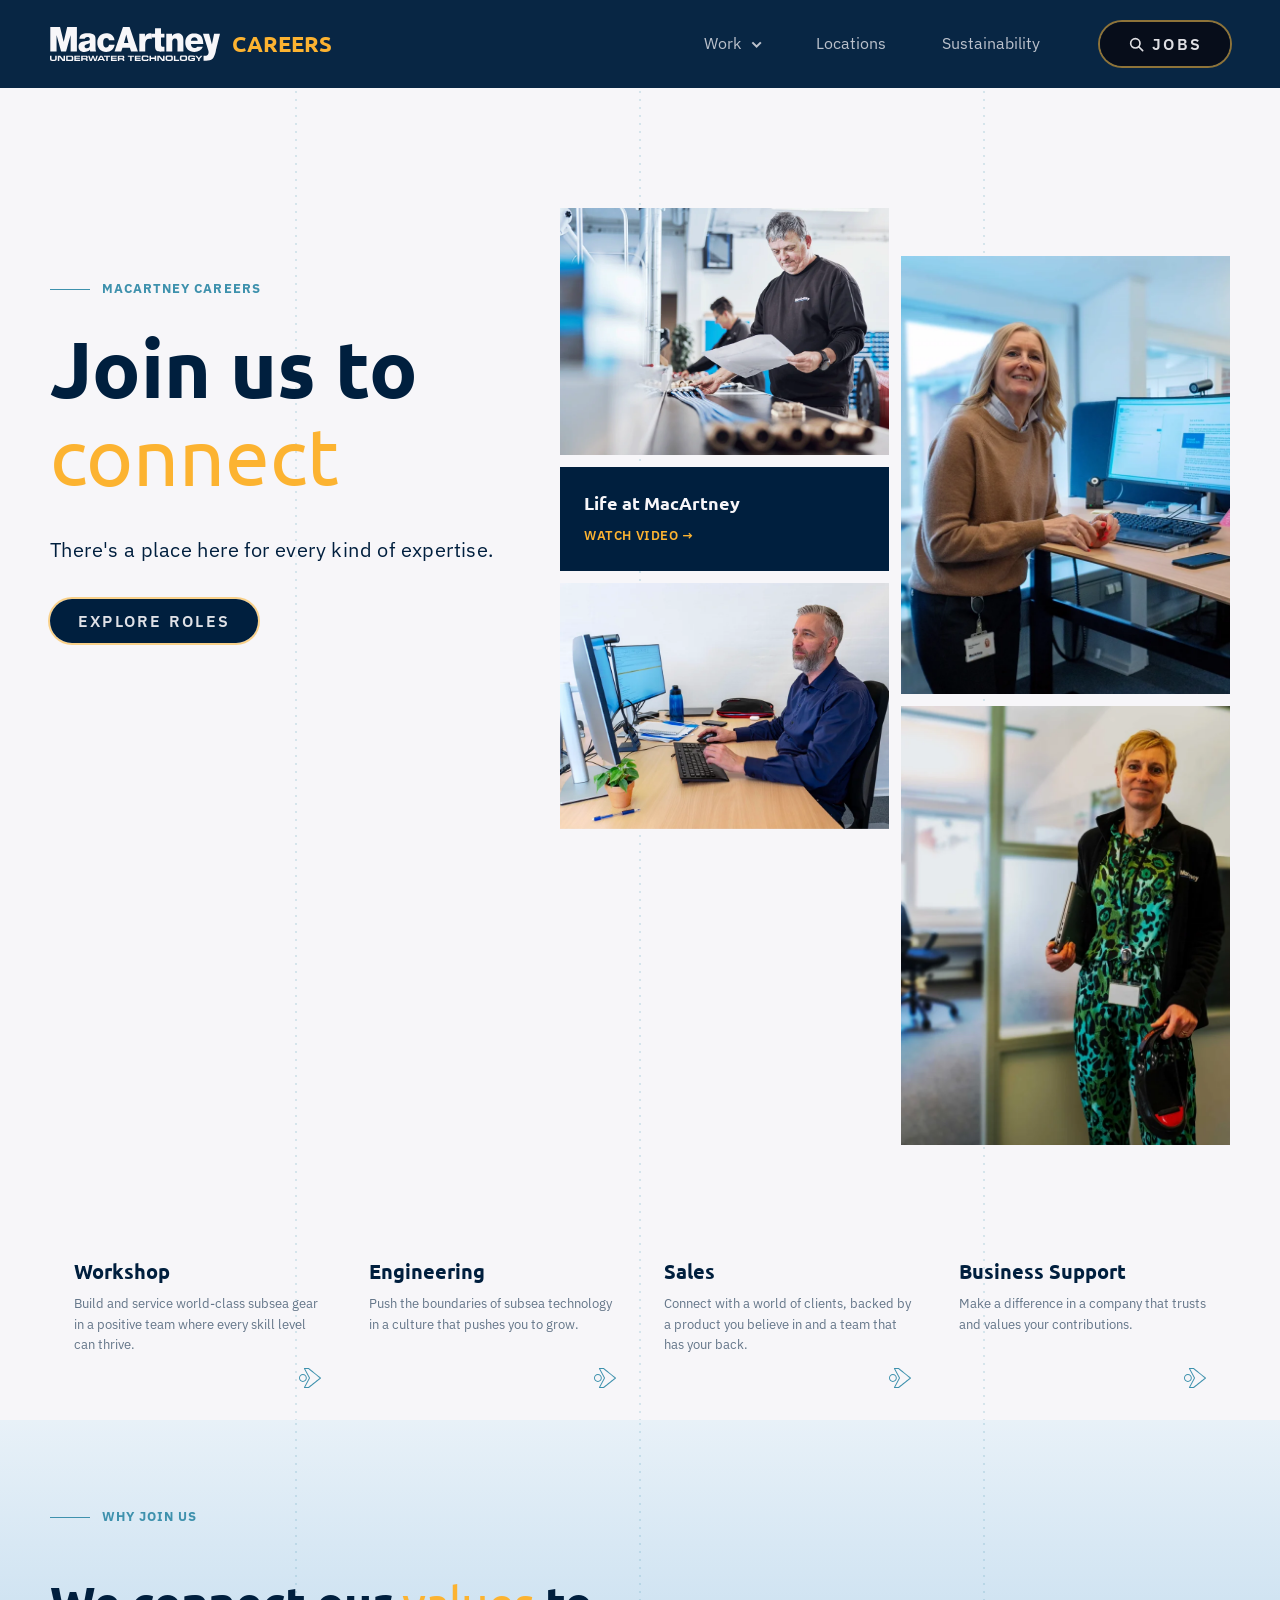
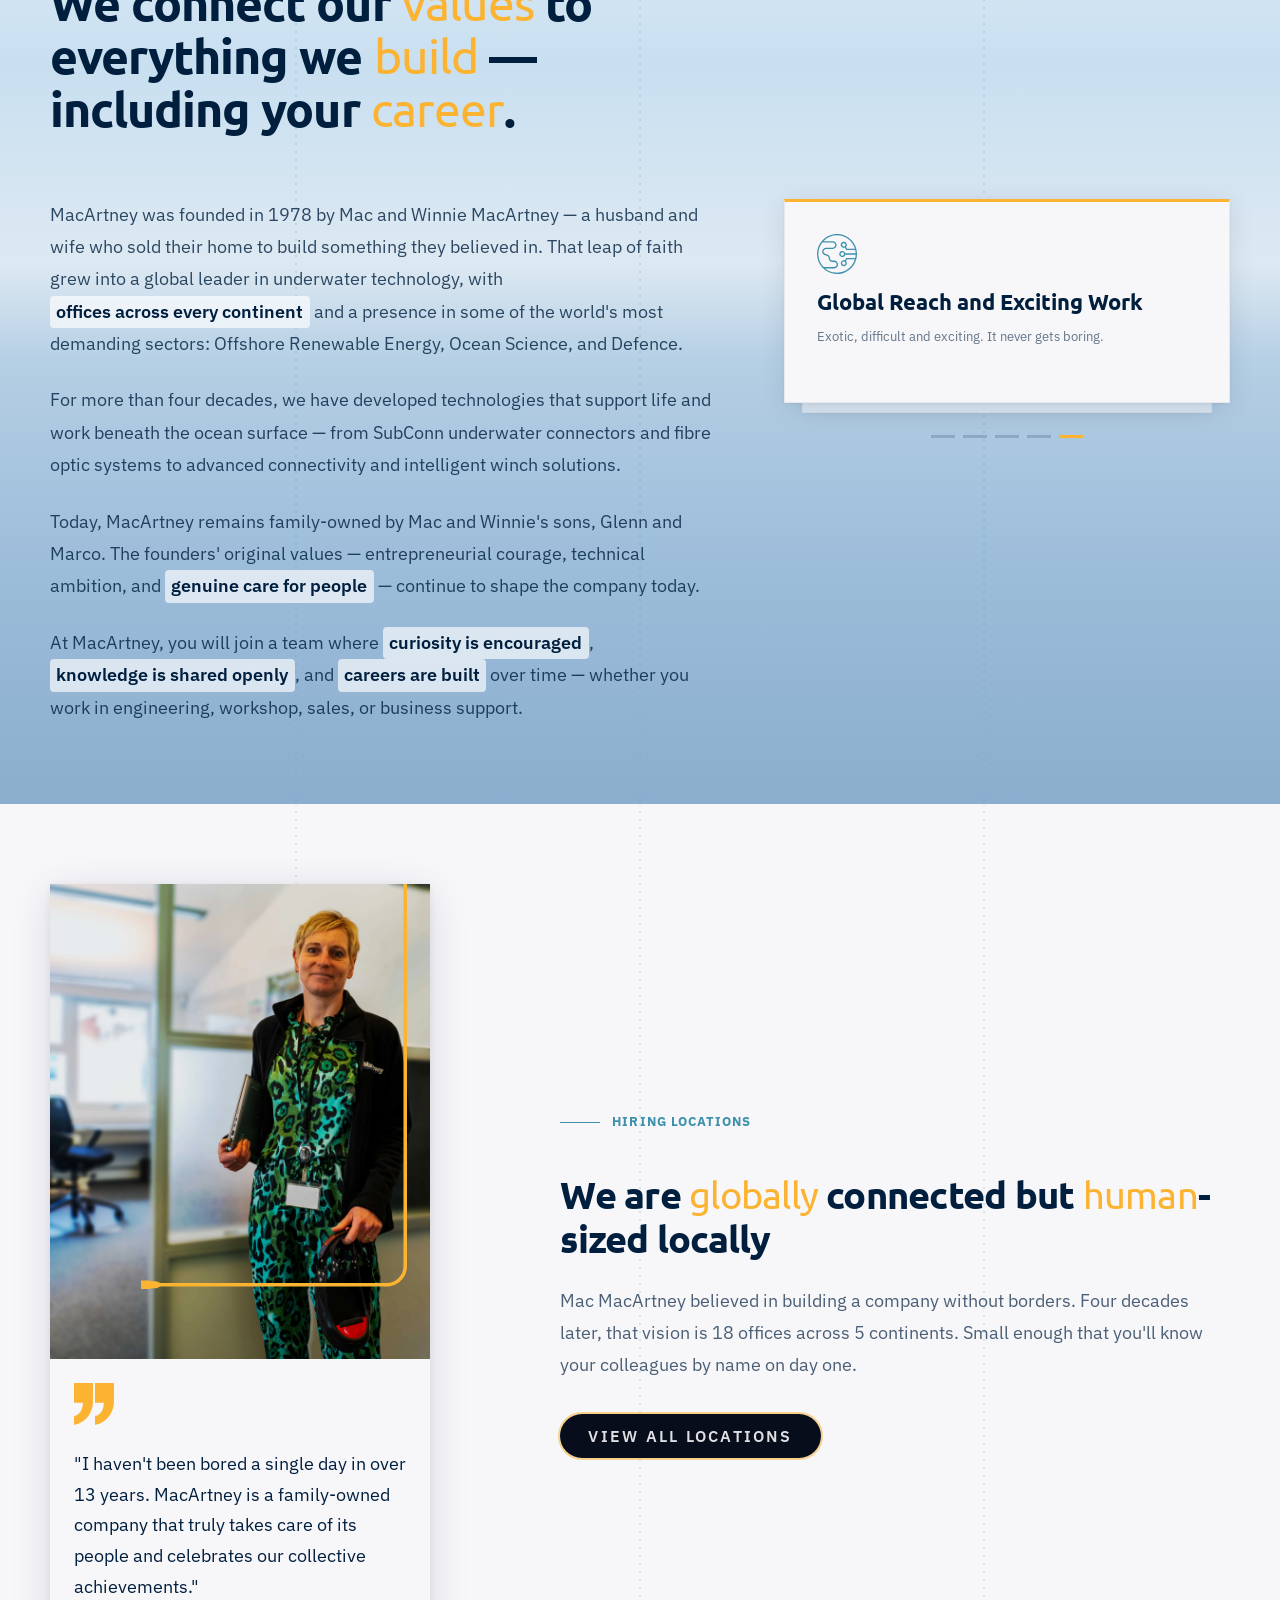
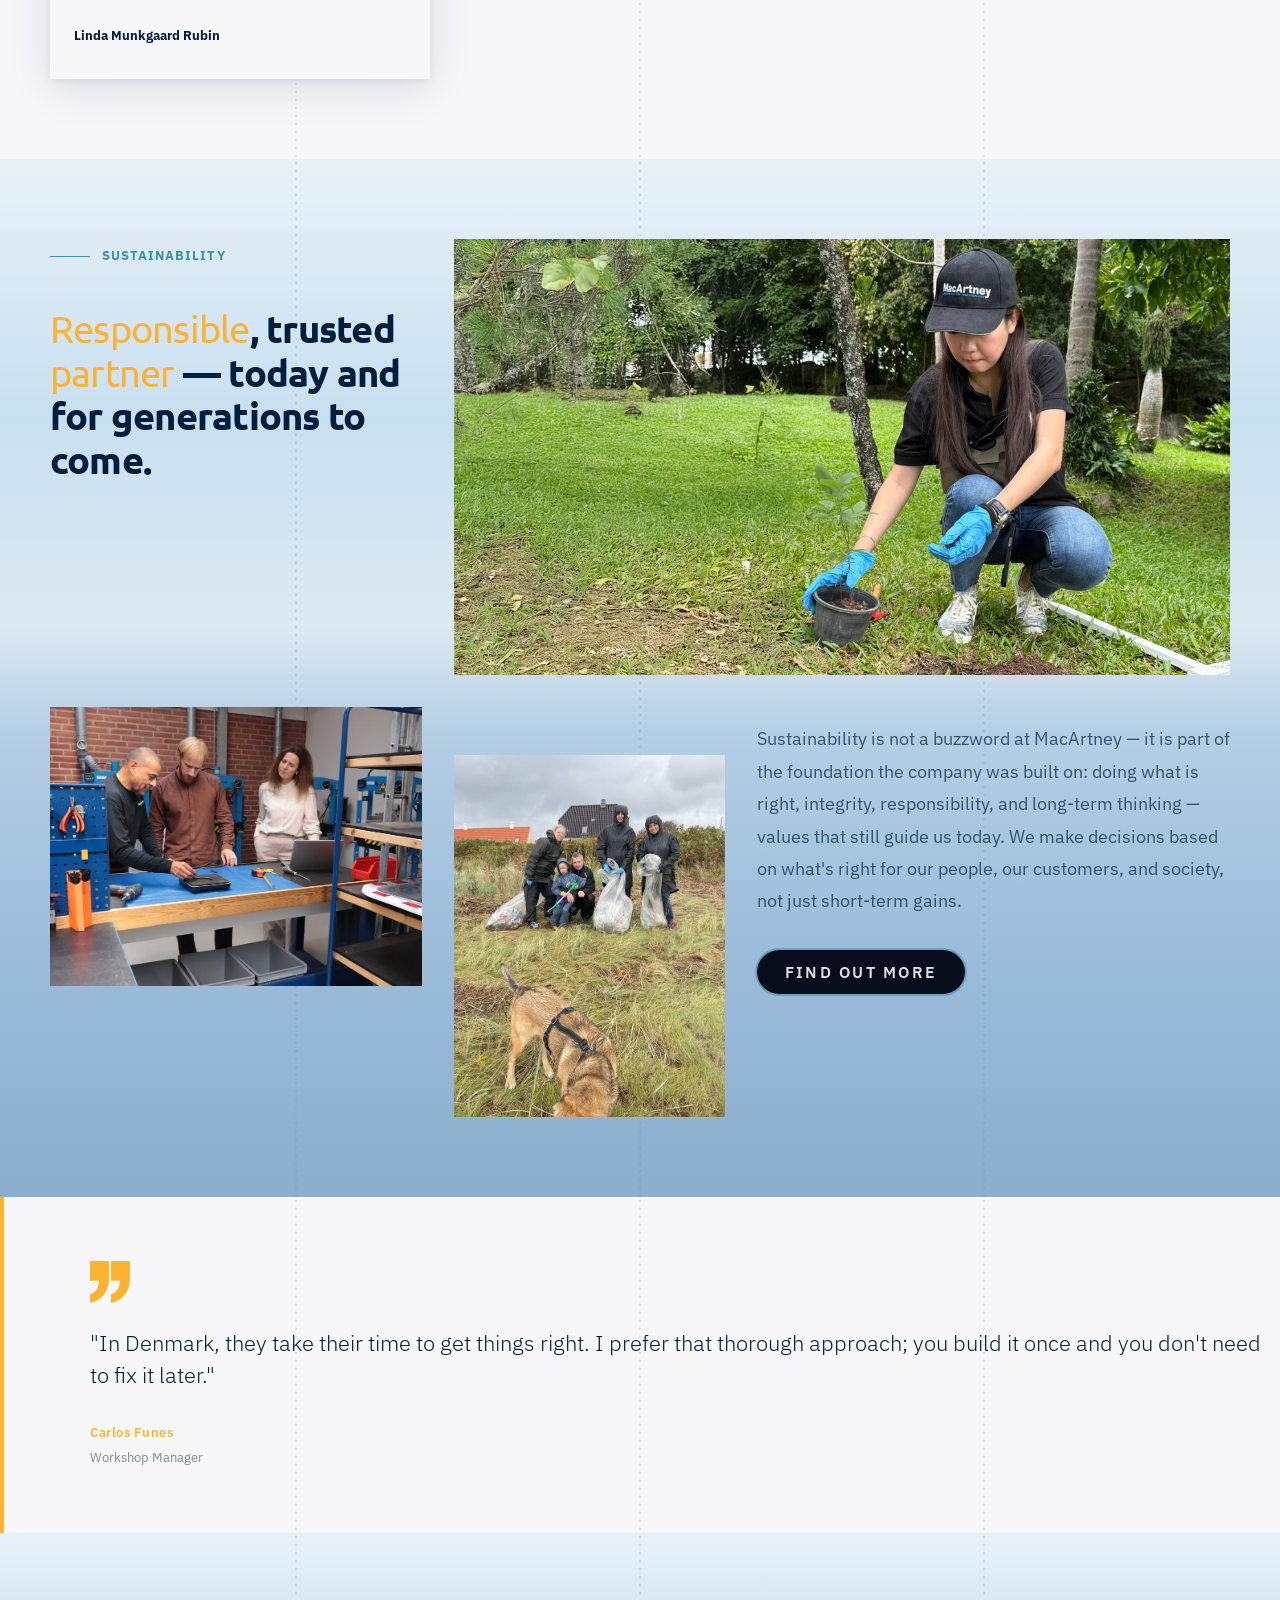
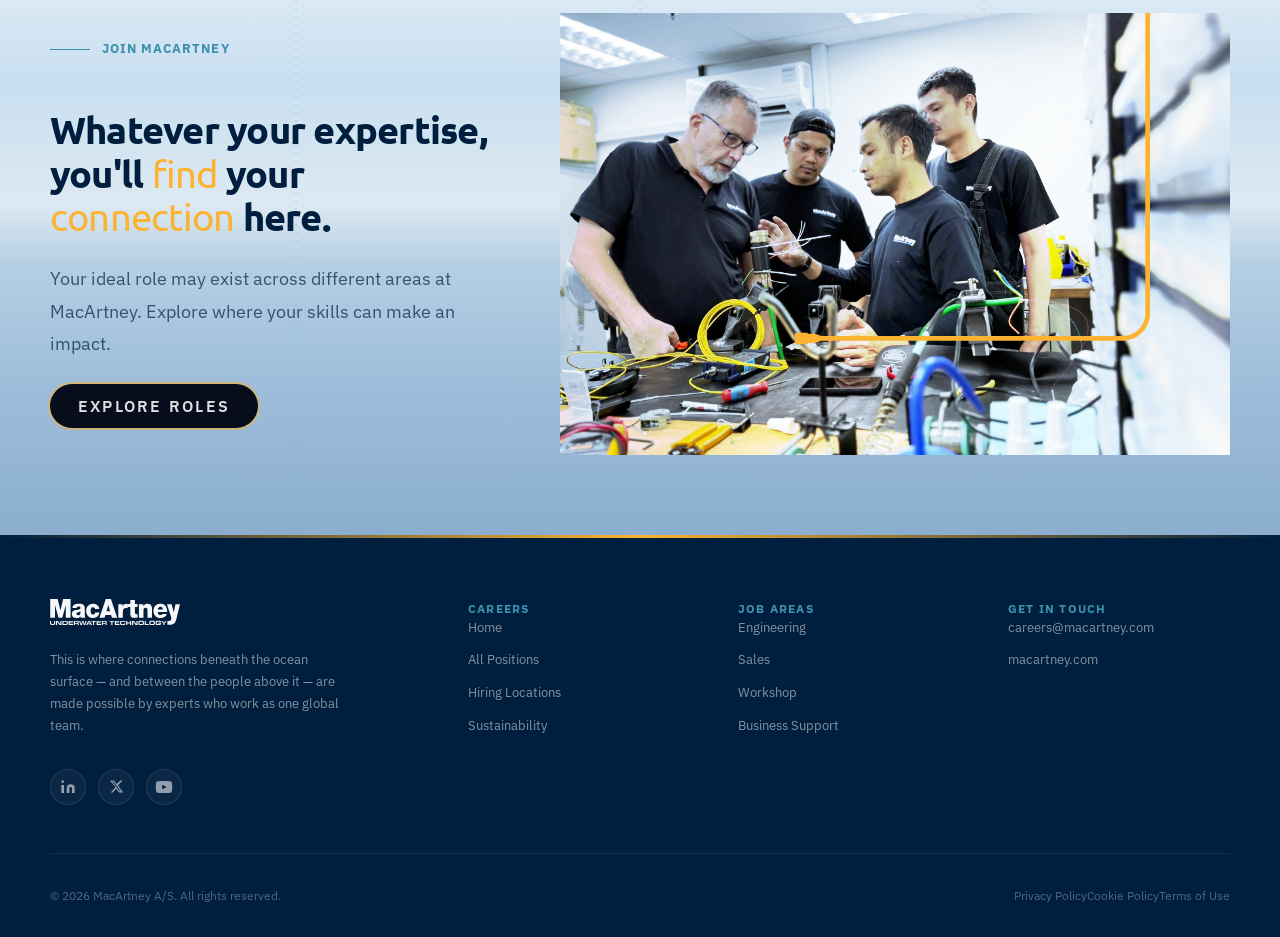
==== commit a4c26ea9: "Build Sales page and refactor home sections into reusable JS components - Extract footer, CTA banner" ====
--- a/index.html
+++ b/index.html
@@ -59,44 +59,7 @@
       </section>
 
       <!-- ── Career Areas ──────────────────────────────────── -->
-      <div class="career-areas">
-        <div class="container">
-          <div class="career-areas__grid">
-            <a href="search.html?team=Workshop" class="career-card">
-              <h3 class="career-card__title">Workshop</h3>
-              <p class="career-card__text">
-                Build and service world-class subsea gear in a positive team
-                where every skill level can thrive.
-              </p>
-              <img src="assets/Arrow.svg" class="career-card__arrow" aria-hidden="true" alt="" />
-            </a>
-            <a href="search.html?team=Engineering" class="career-card">
-              <h3 class="career-card__title">Engineering</h3>
-              <p class="career-card__text">
-                Push the boundaries of subsea technology in a culture that
-                pushes you to grow.
-              </p>
-              <img src="assets/Arrow.svg" class="career-card__arrow" aria-hidden="true" alt="" />
-            </a>
-            <a href="search.html?team=Sales" class="career-card">
-              <h3 class="career-card__title">Sales</h3>
-              <p class="career-card__text">
-                Connect with a world of clients, backed by a product you believe
-                in and a team that has your back.
-              </p>
-              <img src="assets/Arrow.svg" class="career-card__arrow" aria-hidden="true" alt="" />
-            </a>
-            <a href="search.html?team=Business+Support" class="career-card">
-              <h3 class="career-card__title">Business Support</h3>
-              <p class="career-card__text">
-                Make a difference in a company that trusts and values your
-                contributions.
-              </p>
-              <img src="assets/Arrow.svg" class="career-card__arrow" aria-hidden="true" alt="" />
-            </a>
-          </div>
-        </div>
-      </div>
+      <div class="career-areas"></div>
 
       <!-- ── Why Join Us ──────────────────────────────────── -->
       <section class="why-join section" aria-labelledby="why-join-title">
@@ -380,178 +343,17 @@
       </section>
 
       <!-- ── CTA Banner ──────────────────────────────────────── -->
-      <section class="cta-banner section" aria-labelledby="cta-banner-title">
-        <div class="container">
-          <div class="cta-banner__grid">
-            <div class="cta-banner__text">
-              <span class="hero__eyebrow">Join MacArtney</span>
-              <h2 class="cta-banner__heading" id="cta-banner-title">
-                Whatever your expertise, you'll
-                <span class="page-hero__title-accent">find</span> your
-                <span class="page-hero__title-accent">connection</span> here.
-              </h2>
-              <p class="cta-banner__sub">
-                Your ideal role may exist across different areas at MacArtney.
-                Explore where your skills can make an impact.
-              </p>
-              <a class="btn btn-space btn--primary btn--md" href="search.html">
-                <svg
-                  width="16"
-                  height="16"
-                  viewBox="0 0 24 24"
-                  fill="none"
-                  stroke="currentColor"
-                  stroke-width="2.5"
-                  aria-hidden="true"
-                >
-                  <circle cx="11" cy="11" r="8" />
-                  <path d="m21 21-4.35-4.35" />
-                </svg>
-                Explore Roles
-              </a>
-            </div>
-            <div class="cta-banner__media">
-              <img
-                src="assets/team.webp"
-                alt="MacArtney team"
-                class="cta-banner__image"
-              />
-              <img
-                src="assets/Top_connector.svg"
-                alt=""
-                class="cta-banner__connector"
-                aria-hidden="true"
-              />
-            </div>
-          </div>
-        </div>
-      </section>
+      <section class="cta-banner section" aria-labelledby="cta-banner-title"></section>
     </main>
 
-    <footer class="site-footer" role="contentinfo">
-      <div class="container">
-        <div class="footer__grid">
-          <div class="footer__brand">
-            <img
-              class="footer__logo"
-              src="assets/Logo.svg"
-              alt="MacArtney Careers"
-            />
-            <p class="footer__tagline">
-              This is where connections beneath the ocean surface — and between
-              the people above it — are made possible by experts who work as one
-              global team.
-            </p>
-            <div class="footer__social" aria-label="Social media links">
-              <a href="#" class="footer__social-link" aria-label="LinkedIn">
-                <svg
-                  width="16"
-                  height="16"
-                  viewBox="0 0 24 24"
-                  fill="currentColor"
-                  aria-hidden="true"
-                >
-                  <path
-                    d="M16 8a6 6 0 0 1 6 6v7h-4v-7a2 2 0 0 0-4 0v7h-4v-7a6 6 0 0 1 6-6z"
-                  />
-                  <rect x="2" y="9" width="4" height="12" />
-                  <circle cx="4" cy="4" r="2" />
-                </svg>
-              </a>
-              <a href="#" class="footer__social-link" aria-label="X (Twitter)">
-                <svg
-                  width="15"
-                  height="15"
-                  viewBox="0 0 24 24"
-                  fill="currentColor"
-                  aria-hidden="true"
-                >
-                  <path
-                    d="M18.244 2.25h3.308l-7.227 8.26 8.502 11.24H16.17l-4.714-6.231-5.401 6.231H2.748l7.73-8.835L1.254 2.25H8.08l4.261 5.636zm-1.161 17.52h1.833L7.084 4.126H5.117z"
-                  />
-                </svg>
-              </a>
-              <a href="#" class="footer__social-link" aria-label="YouTube">
-                <svg
-                  width="18"
-                  height="18"
-                  viewBox="0 0 24 24"
-                  fill="currentColor"
-                  aria-hidden="true"
-                >
-                  <path
-                    d="M22.54 6.42a2.78 2.78 0 0 0-1.95-1.96C18.88 4 12 4 12 4s-6.88 0-8.59.46a2.78 2.78 0 0 0-1.95 1.96A29 29 0 0 0 1 12a29 29 0 0 0 .46 5.58A2.78 2.78 0 0 0 3.41 19.6C5.12 20 12 20 12 20s6.88 0 8.59-.46a2.78 2.78 0 0 0 1.95-1.96A29 29 0 0 0 23 12a29 29 0 0 0-.46-5.58z"
-                  />
-                  <polygon
-                    points="9.75,15.02 15.5,12 9.75,8.98 9.75,15.02"
-                    fill="#001F3E"
-                  />
-                </svg>
-              </a>
-            </div>
-          </div>
-
-          <div class="footer__col">
-            <p class="footer__col-title">Careers</p>
-            <nav class="footer__links" aria-label="Careers navigation">
-              <a href="index.html" class="footer__link">Home</a>
-              <a href="search.html" class="footer__link">All Positions</a>
-              <a href="locations.html" class="footer__link">Hiring Locations</a>
-              <a href="sustainability.html" class="footer__link"
-                >Sustainability</a
-              >
-            </nav>
-          </div>
-
-          <div class="footer__col">
-            <p class="footer__col-title">Job Areas</p>
-            <nav class="footer__links" aria-label="Job areas navigation">
-              <a href="search.html?team=Engineering" class="footer__link"
-                >Engineering</a
-              >
-              <a href="search.html?team=Sales" class="footer__link">Sales</a>
-              <a href="search.html?team=Workshop" class="footer__link"
-                >Workshop</a
-              >
-              <a href="search.html?team=Business" class="footer__link"
-                >Business Support</a
-              >
-            </nav>
-          </div>
-
-          <div class="footer__col">
-            <p class="footer__col-title">Get in Touch</p>
-            <nav class="footer__links" aria-label="Contact navigation">
-              <a href="mailto:careers@macartney.com" class="footer__link"
-                >careers@macartney.com</a
-              >
-              <a
-                href="https://www.macartney.com"
-                class="footer__link"
-                target="_blank"
-                rel="noopener"
-                >macartney.com</a
-              >
-            </nav>
-          </div>
-        </div>
-
-        <div class="footer__bottom">
-          <p class="footer__legal">
-            &copy; 2026 MacArtney A/S. All rights reserved.
-          </p>
-          <div class="footer__legal-links">
-            <a href="#" class="footer__legal-link">Privacy Policy</a>
-            <a href="#" class="footer__legal-link">Cookie Policy</a>
-            <a href="#" class="footer__legal-link">Terms of Use</a>
-          </div>
-        </div>
-      </div>
-    </footer>
+    <footer class="site-footer" role="contentinfo"></footer>
 
     <script type="module" src="js/core/header.js"></script>
     <script type="module" src="js/core/navigation.js"></script>
+    <script type="module" src="js/core/footer.js"></script>
+    <script type="module" src="js/sections/career-areas.js"></script>
+    <script type="module" src="js/sections/cta-banner.js"></script>
+    <script type="module" src="js/sections/why-join.js"></script>
     <script type="module" src="js/core/buttons.js"></script>
-    <script type="module" src="js/sections/why-join.js"></script>
   </body>
 </html>
--- a/css/main.css
+++ b/css/main.css
@@ -14,6 +14,7 @@
 @import url("./components/footer.css");
 
 @import url("./pages/home.css");
+@import url("./pages/sales.css");
 @import url("./pages/locations.css");
 @import url("./pages/sustainability.css");
 @import url("./pages/search.css");
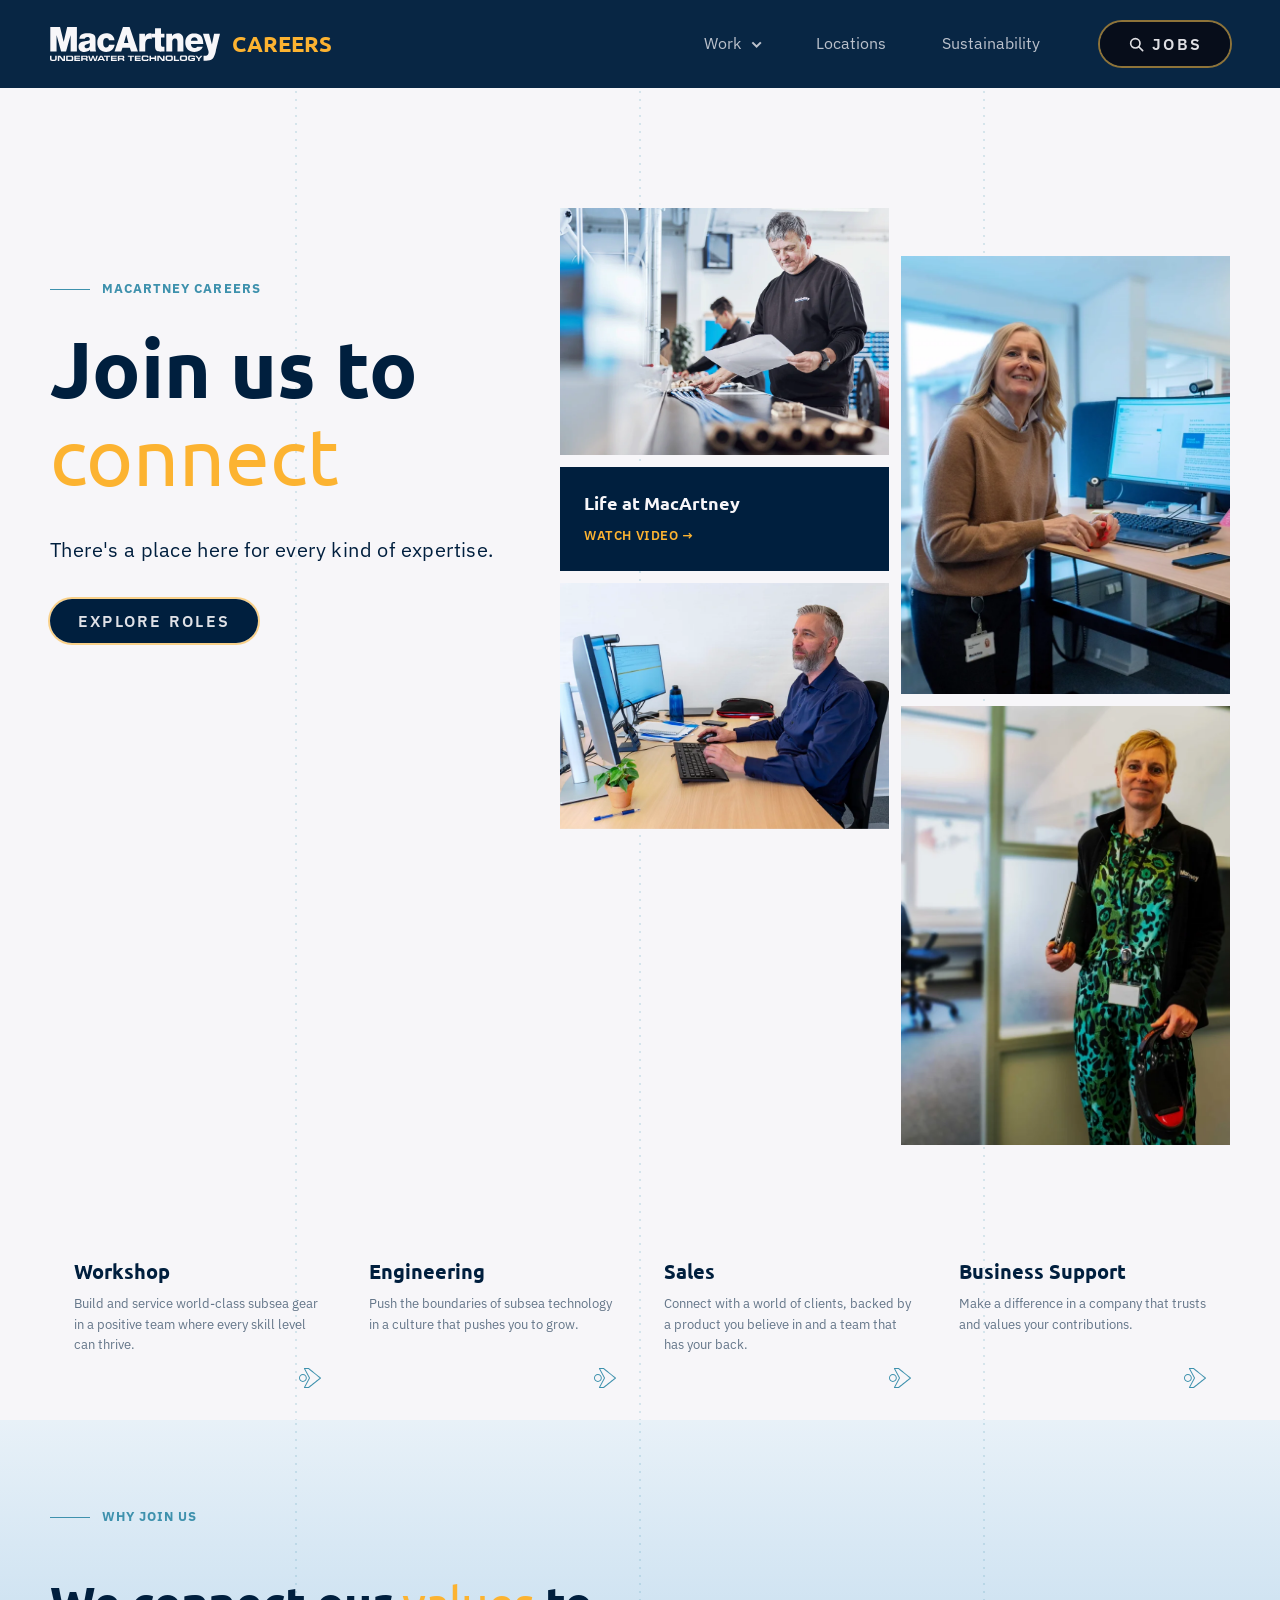
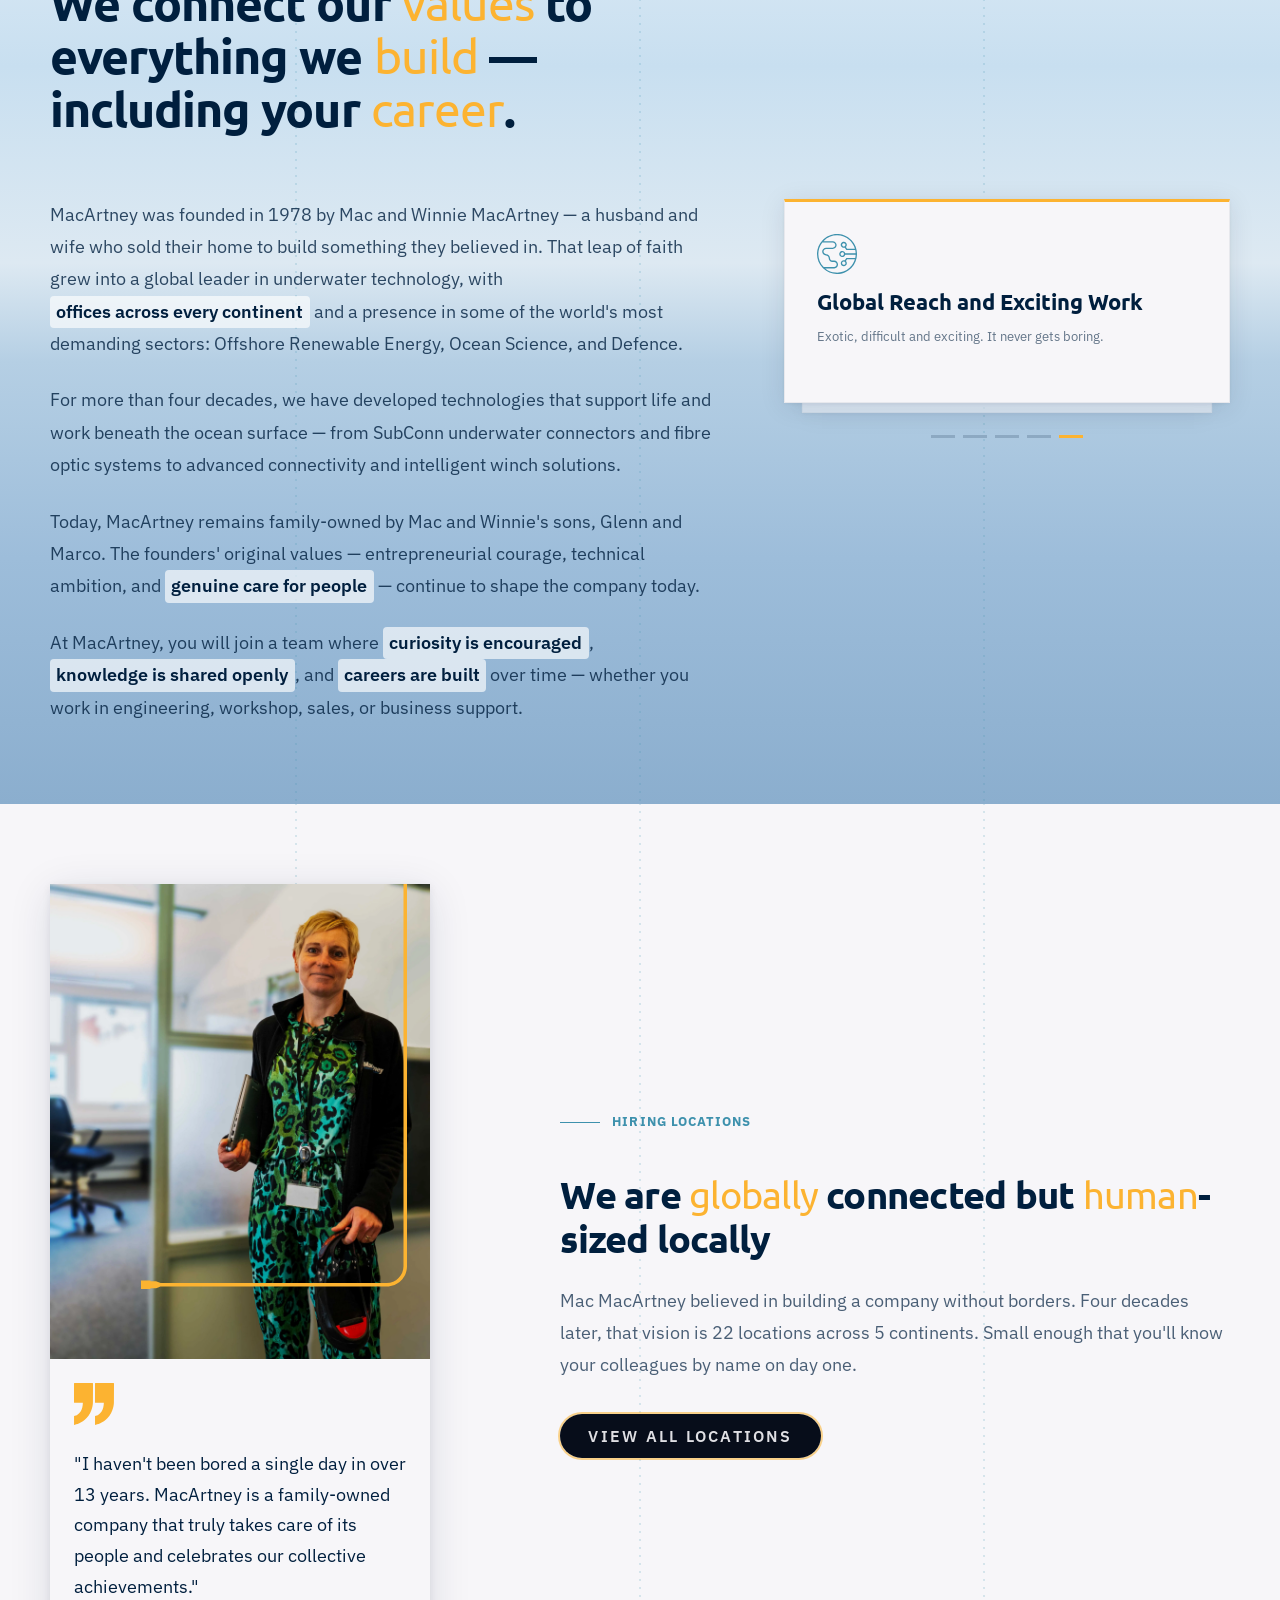
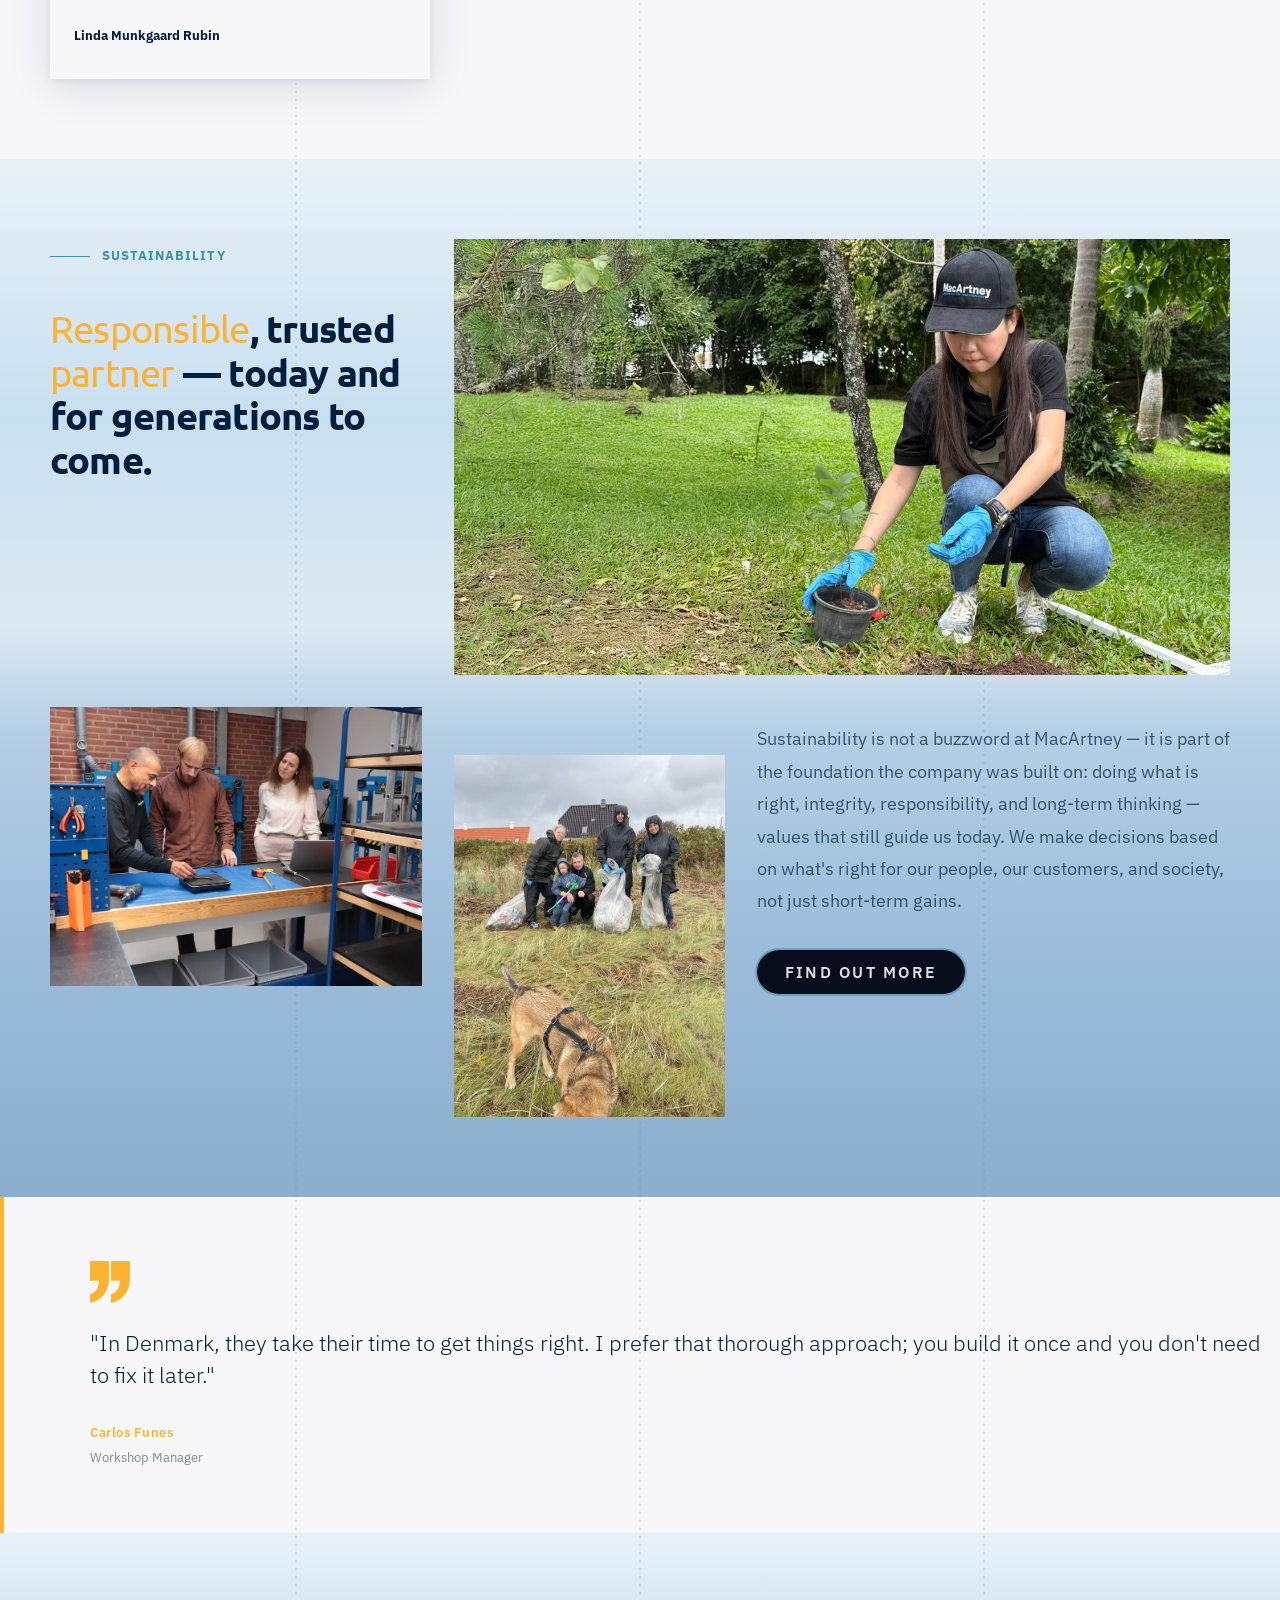
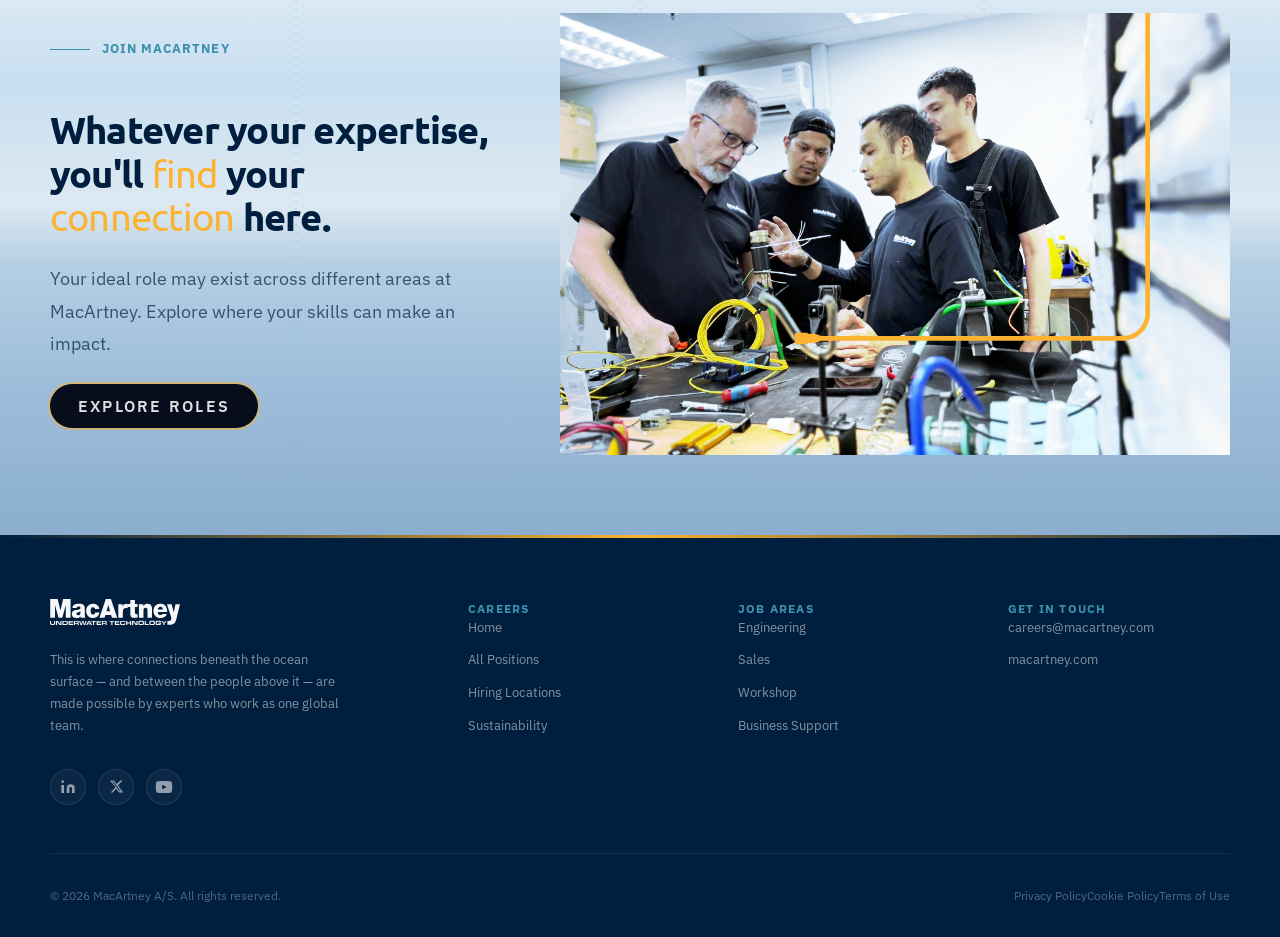
==== commit f53b2800: "Build Locations, Singapore, and Sustainability pages with new assets and JS sections Co-Authored-By:" ====
--- a/index.html
+++ b/index.html
@@ -41,18 +41,46 @@
 
           <div class="media-grid" aria-hidden="true">
             <div class="media-grid__col media-grid__col--left">
-              <div class="media-grid__photo media-grid__photo--landscape" style="background-image:url('assets/hero-landscape-1.webp');background-size:cover;background-position:center"></div>
+              <div
+                class="media-grid__photo media-grid__photo--landscape"
+                style="
+                  background-image: url(&quot;assets/hero-landscape-1.webp&quot;);
+                  background-size: cover;
+                  background-position: center;
+                "
+              ></div>
               <div class="media-grid__video-card">
                 <p class="media-grid__video-title">Life at MacArtney</p>
                 <a class="media-grid__video-link" href="#"
                   >Watch video &rarr;</a
                 >
               </div>
-              <div class="media-grid__photo media-grid__photo--landscape" style="background-image:url('assets/hero-landscape-2.webp');background-size:cover;background-position:center"></div>
+              <div
+                class="media-grid__photo media-grid__photo--landscape"
+                style="
+                  background-image: url(&quot;assets/hero-landscape-2.webp&quot;);
+                  background-size: cover;
+                  background-position: center;
+                "
+              ></div>
             </div>
             <div class="media-grid__col media-grid__col--right">
-              <div class="media-grid__photo media-grid__photo--portrait" style="background-image:url('assets/hero-portrait-1.webp');background-size:cover;background-position:center"></div>
-              <div class="media-grid__photo media-grid__photo--portrait" style="background-image:url('assets/hero-portrait-2.webp');background-size:cover;background-position:center"></div>
+              <div
+                class="media-grid__photo media-grid__photo--portrait"
+                style="
+                  background-image: url(&quot;assets/hero-portrait-1.webp&quot;);
+                  background-size: cover;
+                  background-position: center;
+                "
+              ></div>
+              <div
+                class="media-grid__photo media-grid__photo--portrait"
+                style="
+                  background-image: url(&quot;assets/hero-portrait-2.webp&quot;);
+                  background-size: cover;
+                  background-position: center;
+                "
+              ></div>
             </div>
           </div>
         </div>
@@ -127,7 +155,12 @@
                   data-card="culture"
                   aria-hidden="true"
                 >
-                  <img src="assets/Heart.svg" class="card-stack__card-icon" aria-hidden="true" alt="" />
+                  <img
+                    src="assets/Heart.svg"
+                    class="card-stack__card-icon"
+                    aria-hidden="true"
+                    alt=""
+                  />
                   <h3 class="card-stack__card-title">
                     Caring, Balanced Culture
                   </h3>
@@ -140,7 +173,12 @@
                   data-card="growth"
                   aria-hidden="true"
                 >
-                  <img src="assets/Growth.svg" class="card-stack__card-icon" aria-hidden="true" alt="" />
+                  <img
+                    src="assets/Growth.svg"
+                    class="card-stack__card-icon"
+                    aria-hidden="true"
+                    alt=""
+                  />
                   <h3 class="card-stack__card-title">Growth and Development</h3>
                   <p class="card-stack__card-text">
                     Hire for mindset, train for mastery.
@@ -151,7 +189,12 @@
                   data-card="leadership"
                   aria-hidden="true"
                 >
-                  <img src="assets/leadership.svg" class="card-stack__card-icon" aria-hidden="true" alt="" />
+                  <img
+                    src="assets/leadership.svg"
+                    class="card-stack__card-icon"
+                    aria-hidden="true"
+                    alt=""
+                  />
                   <h3 class="card-stack__card-title">
                     Approachable Leadership
                   </h3>
@@ -164,7 +207,12 @@
                   data-card="trust"
                   aria-hidden="true"
                 >
-                  <img src="assets/Empowerment.svg" class="card-stack__card-icon" aria-hidden="true" alt="" />
+                  <img
+                    src="assets/Empowerment.svg"
+                    class="card-stack__card-icon"
+                    aria-hidden="true"
+                    alt=""
+                  />
                   <h3 class="card-stack__card-title">Trust and Empowerment</h3>
                   <p class="card-stack__card-text">
                     Take responsibility and ownership of your work, with the
@@ -176,7 +224,12 @@
                   data-card="global"
                   aria-hidden="true"
                 >
-                  <img src="assets/Global.svg" class="card-stack__card-icon" aria-hidden="true" alt="" />
+                  <img
+                    src="assets/Global.svg"
+                    class="card-stack__card-icon"
+                    aria-hidden="true"
+                    alt=""
+                  />
                   <h3 class="card-stack__card-title">
                     Global Reach and Exciting Work
                   </h3>
@@ -257,7 +310,7 @@
               </h2>
               <p class="locations-intro__body">
                 Mac MacArtney believed in building a company without borders.
-                Four decades later, that vision is 18 offices across 5
+                Four decades later, that vision is 22 locations across 5
                 continents. Small enough that you'll know your colleagues by
                 name on day one.
               </p>
@@ -286,17 +339,29 @@
             <div
               class="sustain-strip__photo sustain-strip__photo--a"
               aria-hidden="true"
-              style="background-image:url('assets/sustain-landscape.webp');background-size:cover;background-position:center"
+              style="
+                background-image: url(&quot;assets/sustain-landscape.webp&quot;);
+                background-size: cover;
+                background-position: center;
+              "
             ></div>
             <div
               class="sustain-strip__photo sustain-strip__photo--b"
               aria-hidden="true"
-              style="background-image:url('assets/sustain-square.webp');background-size:cover;background-position:center"
+              style="
+                background-image: url(&quot;assets/sustain-square.webp&quot;);
+                background-size: cover;
+                background-position: center;
+              "
             ></div>
             <div
               class="sustain-strip__photo sustain-strip__photo--c"
               aria-hidden="true"
-              style="background-image:url('assets/sustain-portrait.webp');background-size:cover;background-position:center"
+              style="
+                background-image: url(&quot;assets/sustain-portrait.webp&quot;);
+                background-size: cover;
+                background-position: center;
+              "
             ></div>
             <div class="sustain-strip__body">
               <p>
@@ -343,7 +408,10 @@
       </section>
 
       <!-- ── CTA Banner ──────────────────────────────────────── -->
-      <section class="cta-banner section" aria-labelledby="cta-banner-title"></section>
+      <section
+        class="cta-banner section"
+        aria-labelledby="cta-banner-title"
+      ></section>
     </main>
 
     <footer class="site-footer" role="contentinfo"></footer>
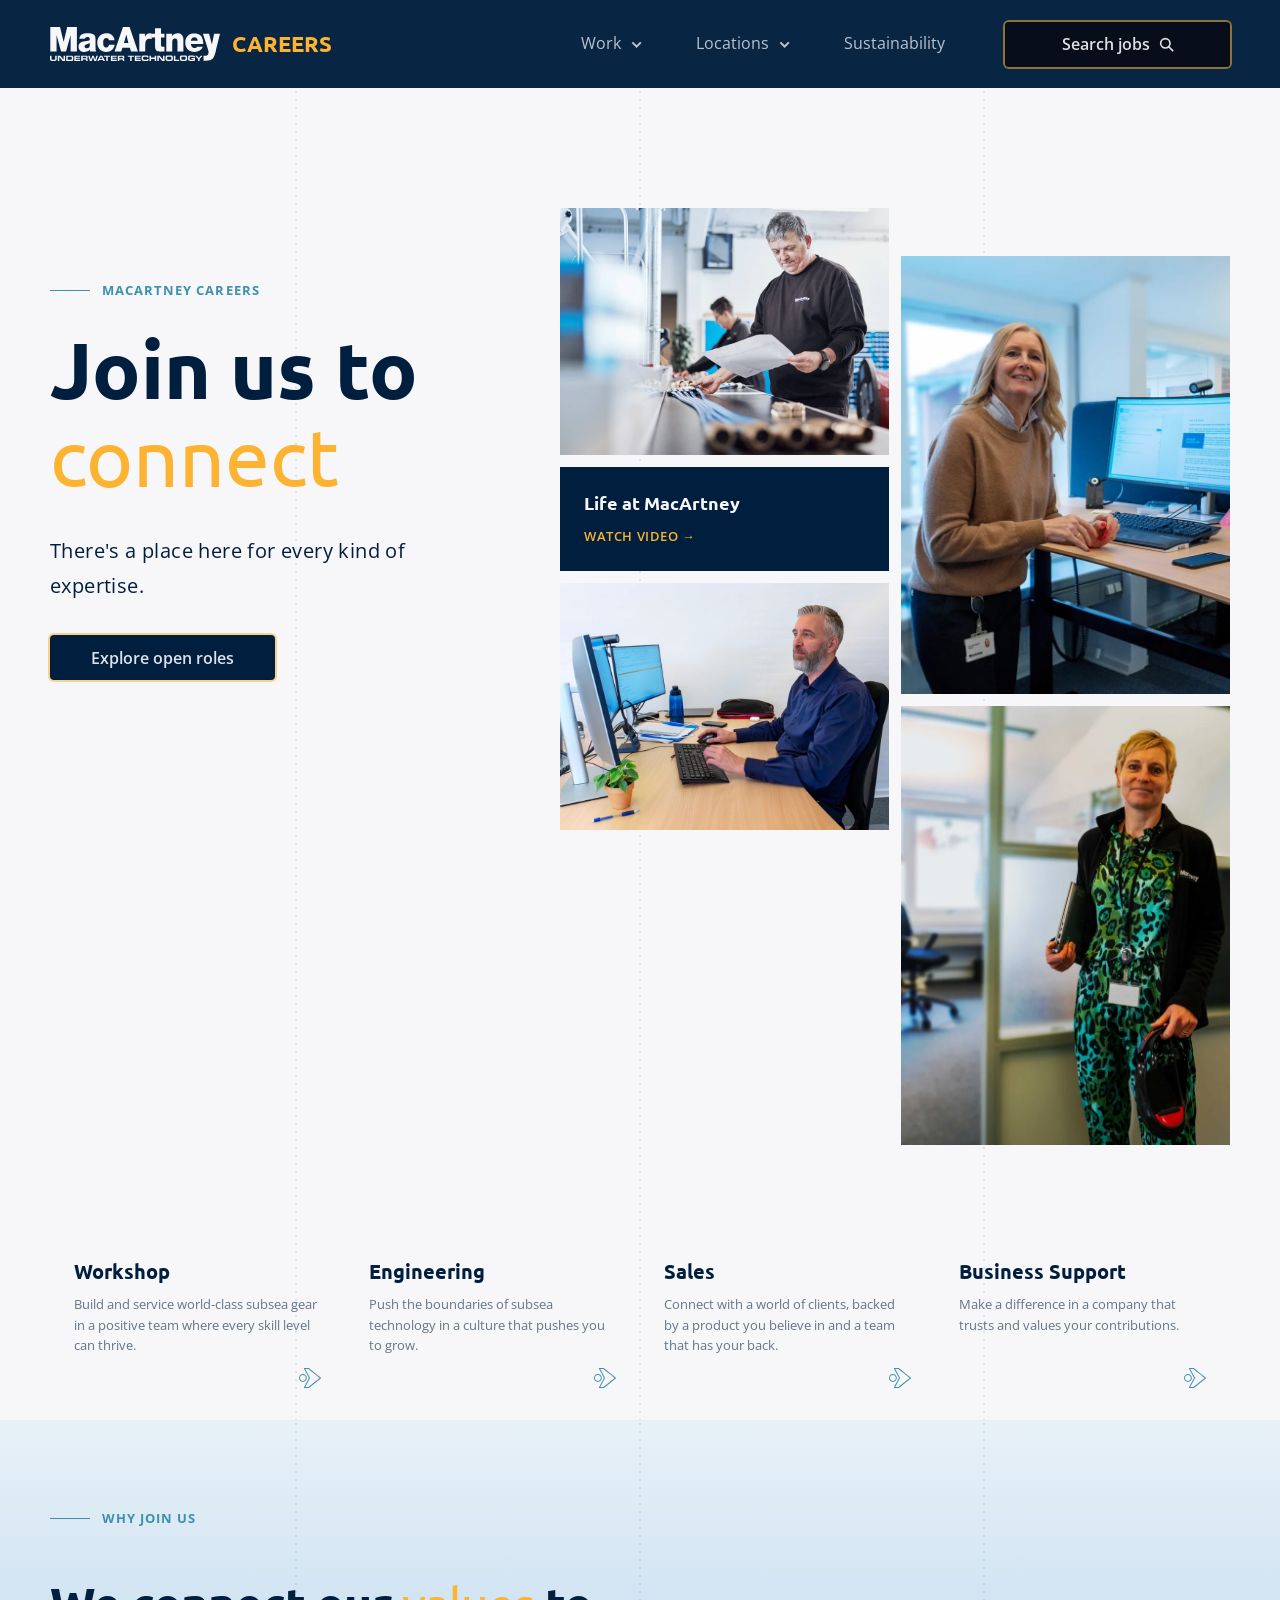
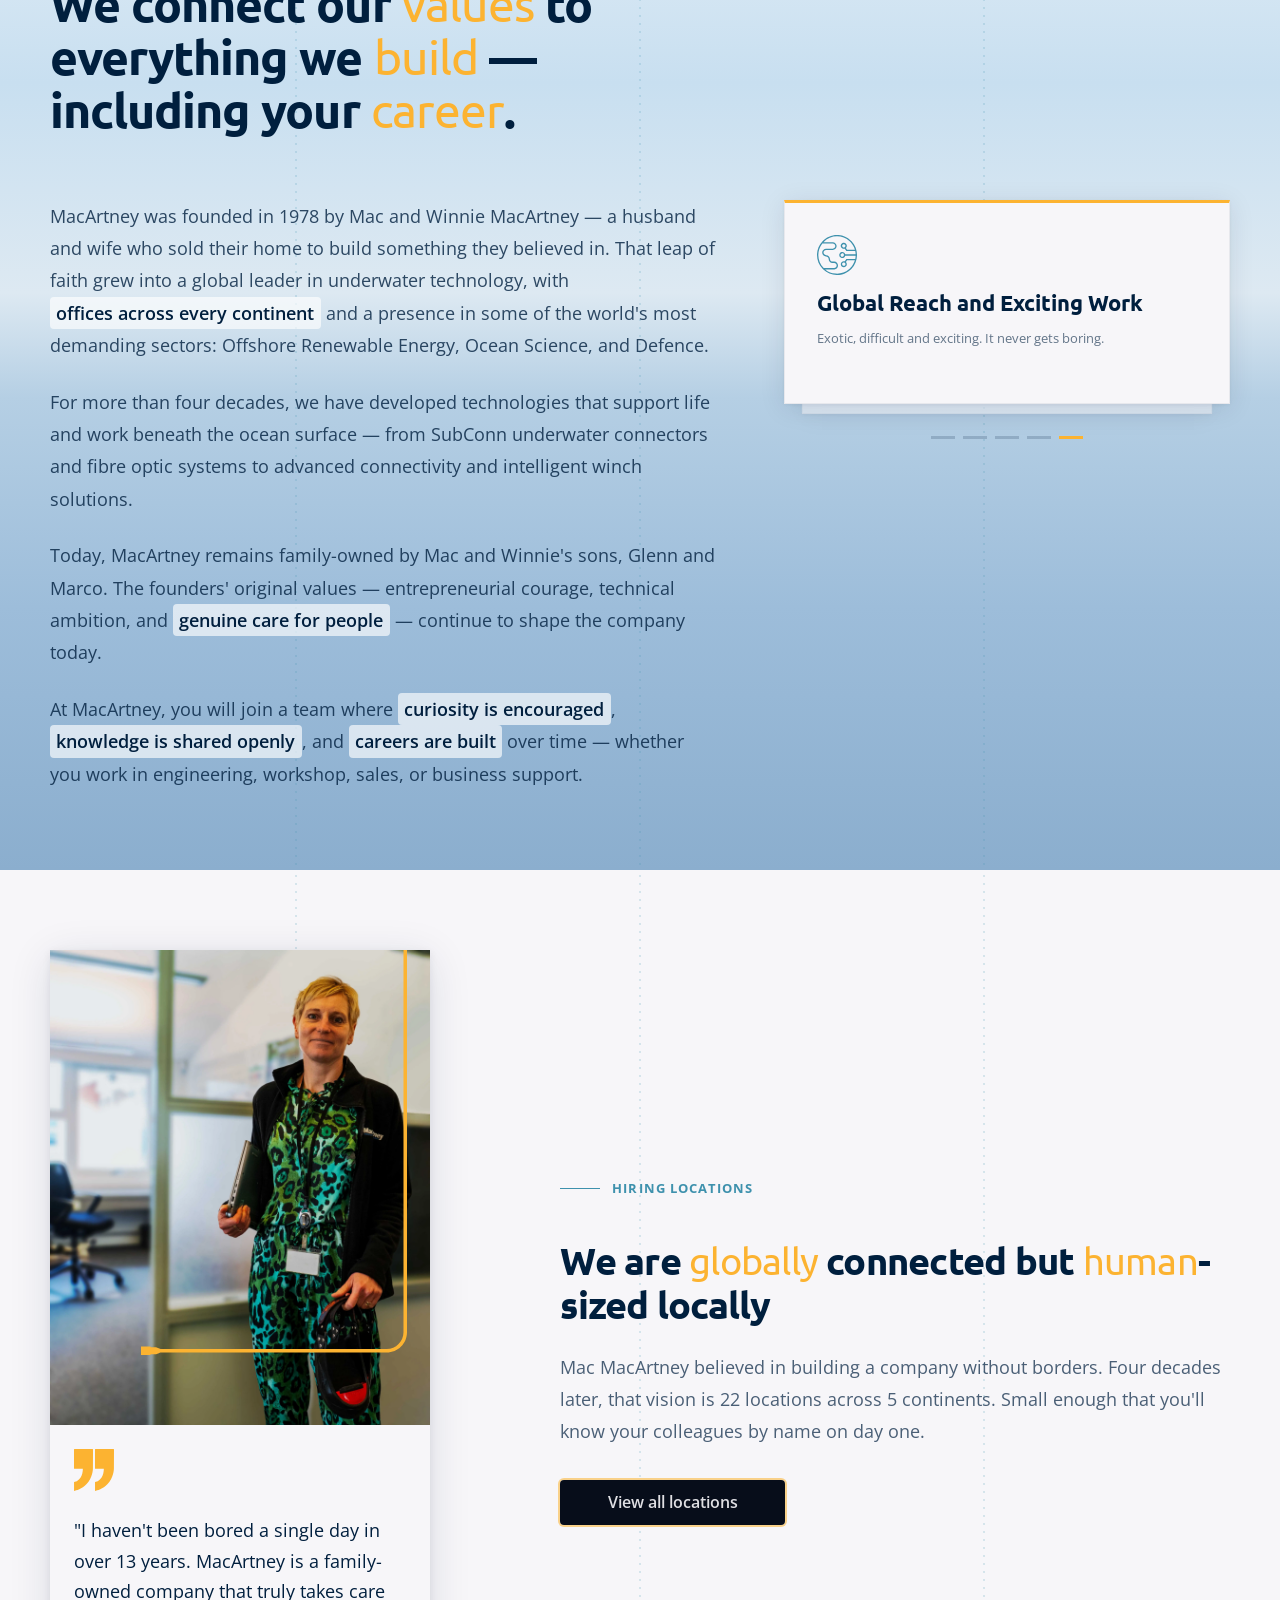
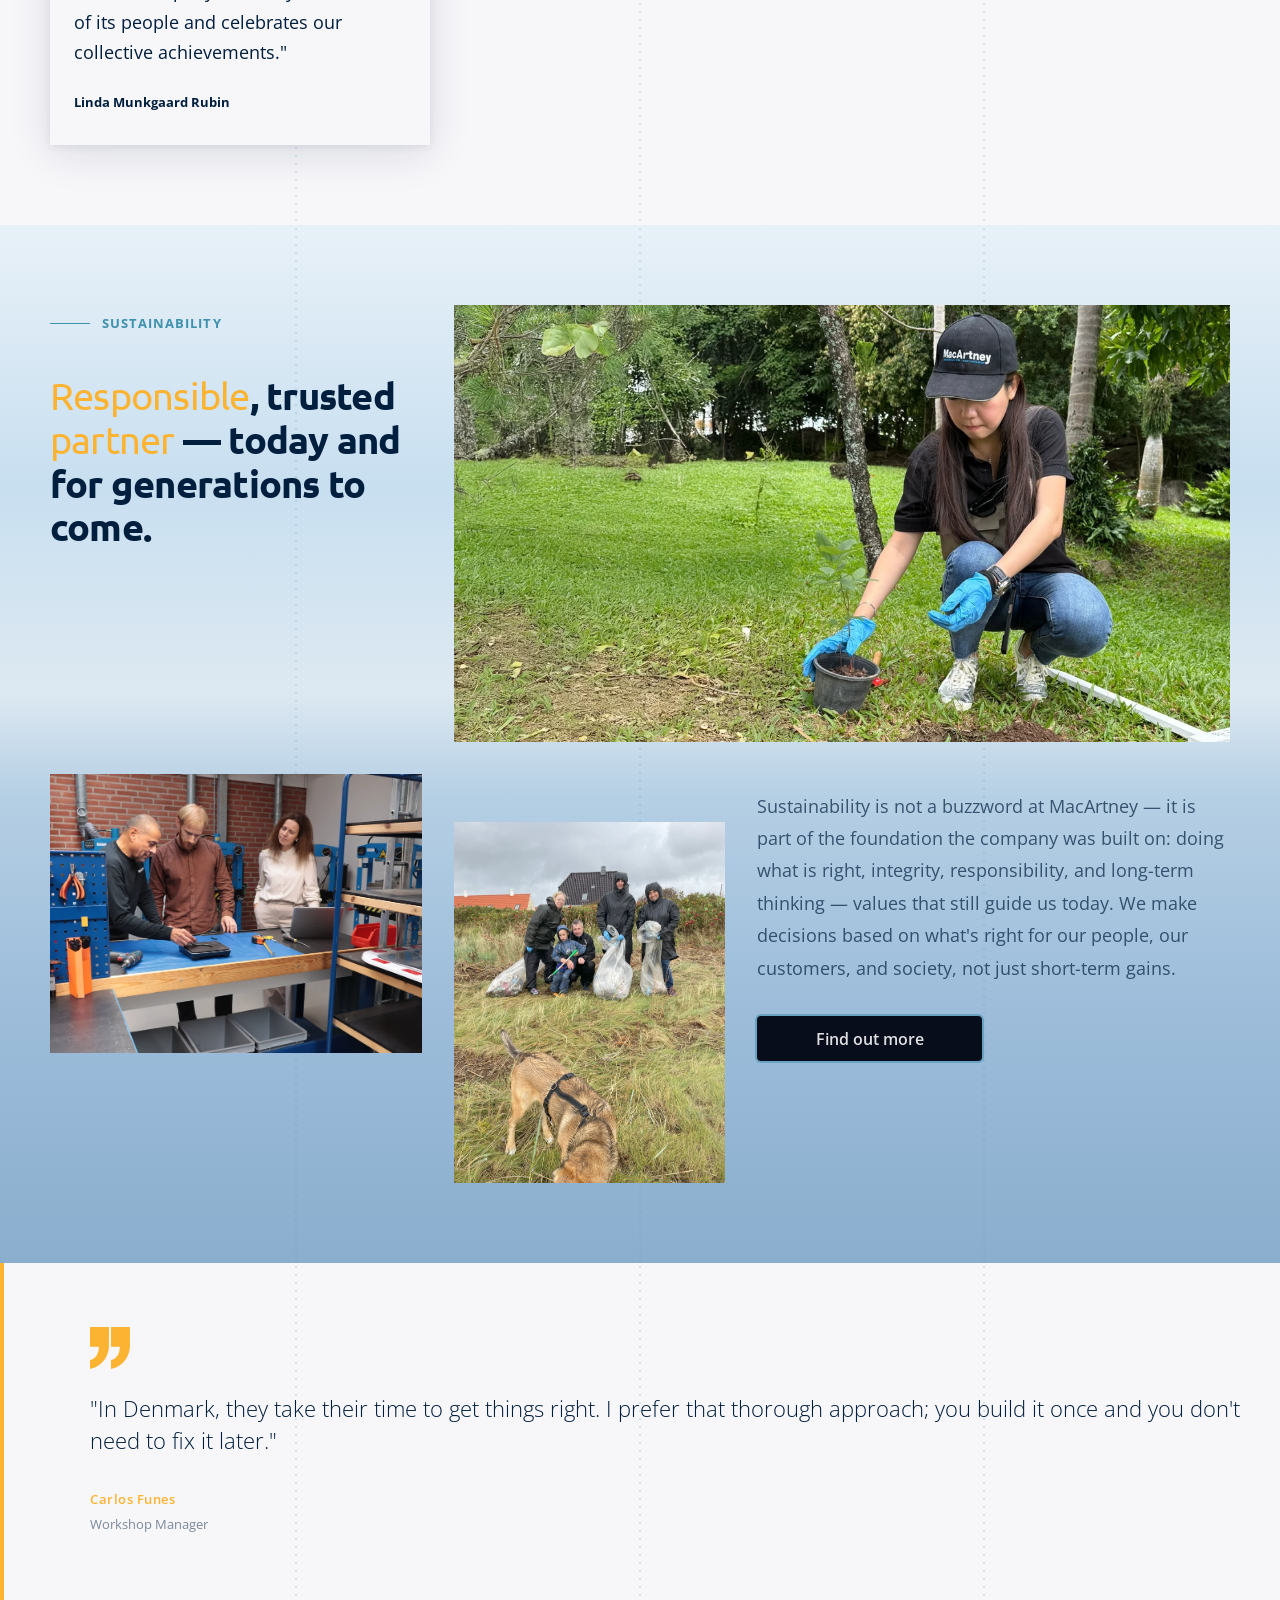
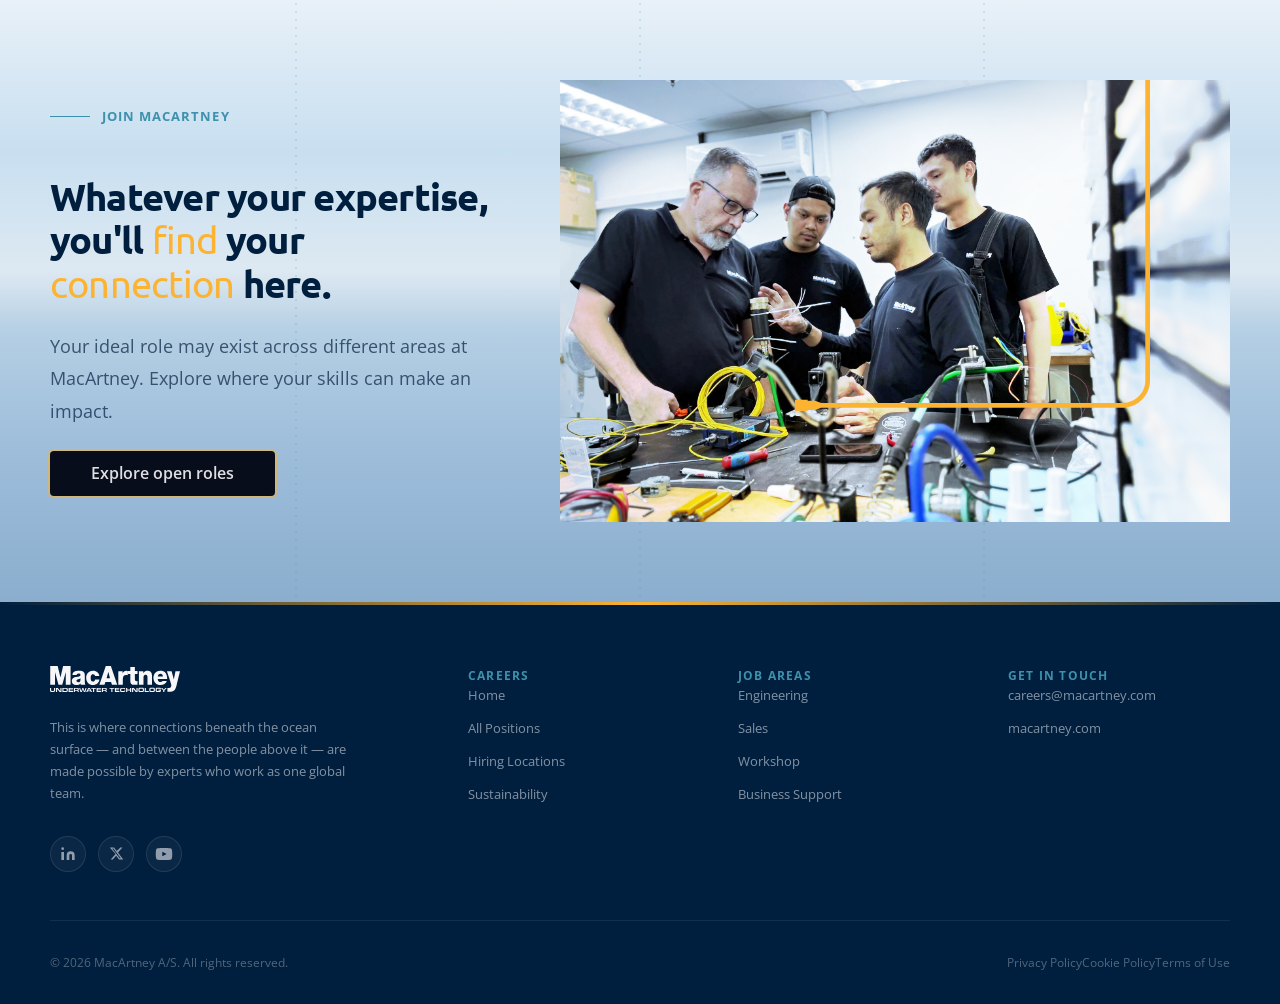
==== commit 64bd7442: "Align buttons and nav with MacArtney design system; add Locations dropdown - Switch body font to Ope" ====
--- a/index.html
+++ b/index.html
@@ -11,7 +11,7 @@
     <link rel="preconnect" href="https://fonts.googleapis.com" />
     <link rel="preconnect" href="https://fonts.gstatic.com" crossorigin />
     <link
-      href="https://fonts.googleapis.com/css2?family=IBM+Plex+Sans:wght@400;500;600;700&family=Ubuntu:wght@500;700&display=swap"
+      href="https://fonts.googleapis.com/css2?family=Open+Sans:wght@400;600;700&family=Ubuntu:wght@500;700&display=swap"
       rel="stylesheet"
     />
     <link rel="stylesheet" href="css/main.css" />
@@ -34,7 +34,7 @@
             </p>
             <div class="page-hero__actions">
               <a class="btn btn-space btn--primary btn--md" href="search.html"
-                >Explore Roles</a
+                >Explore open roles</a
               >
             </div>
           </div>
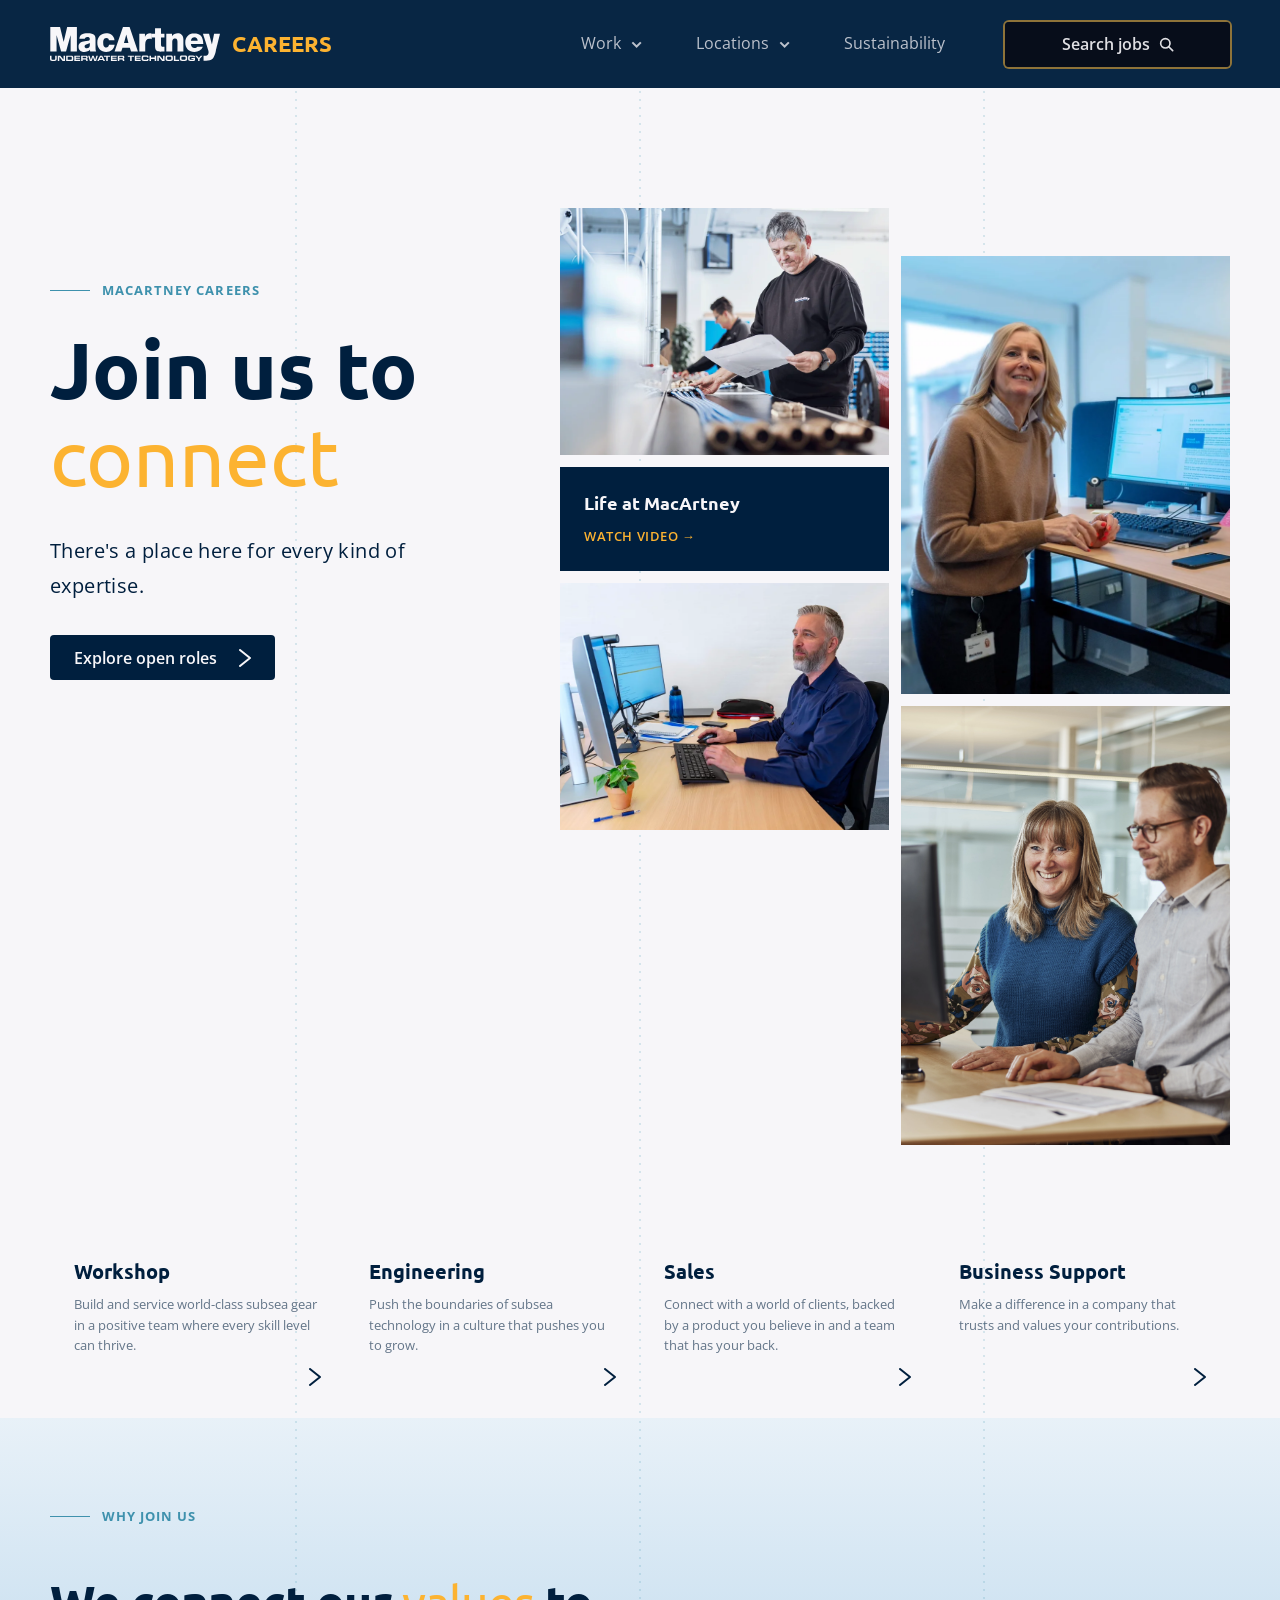
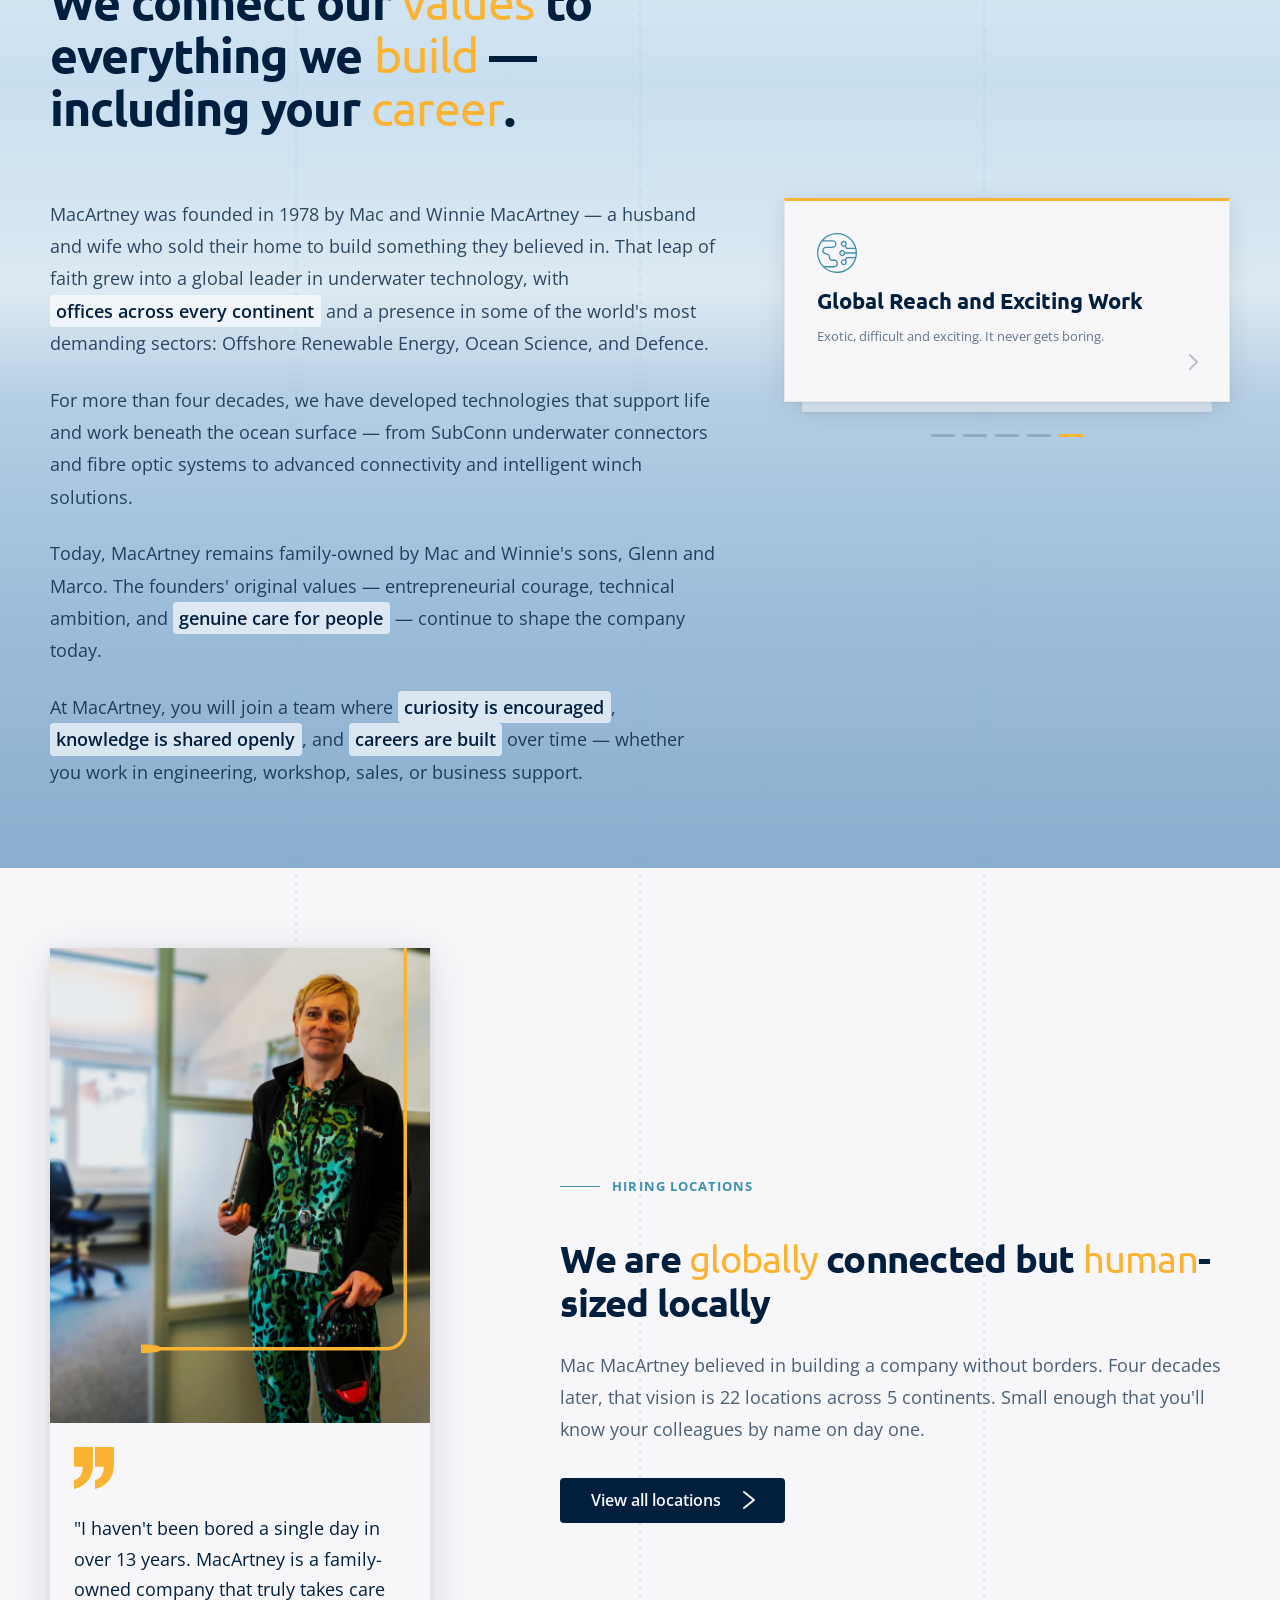
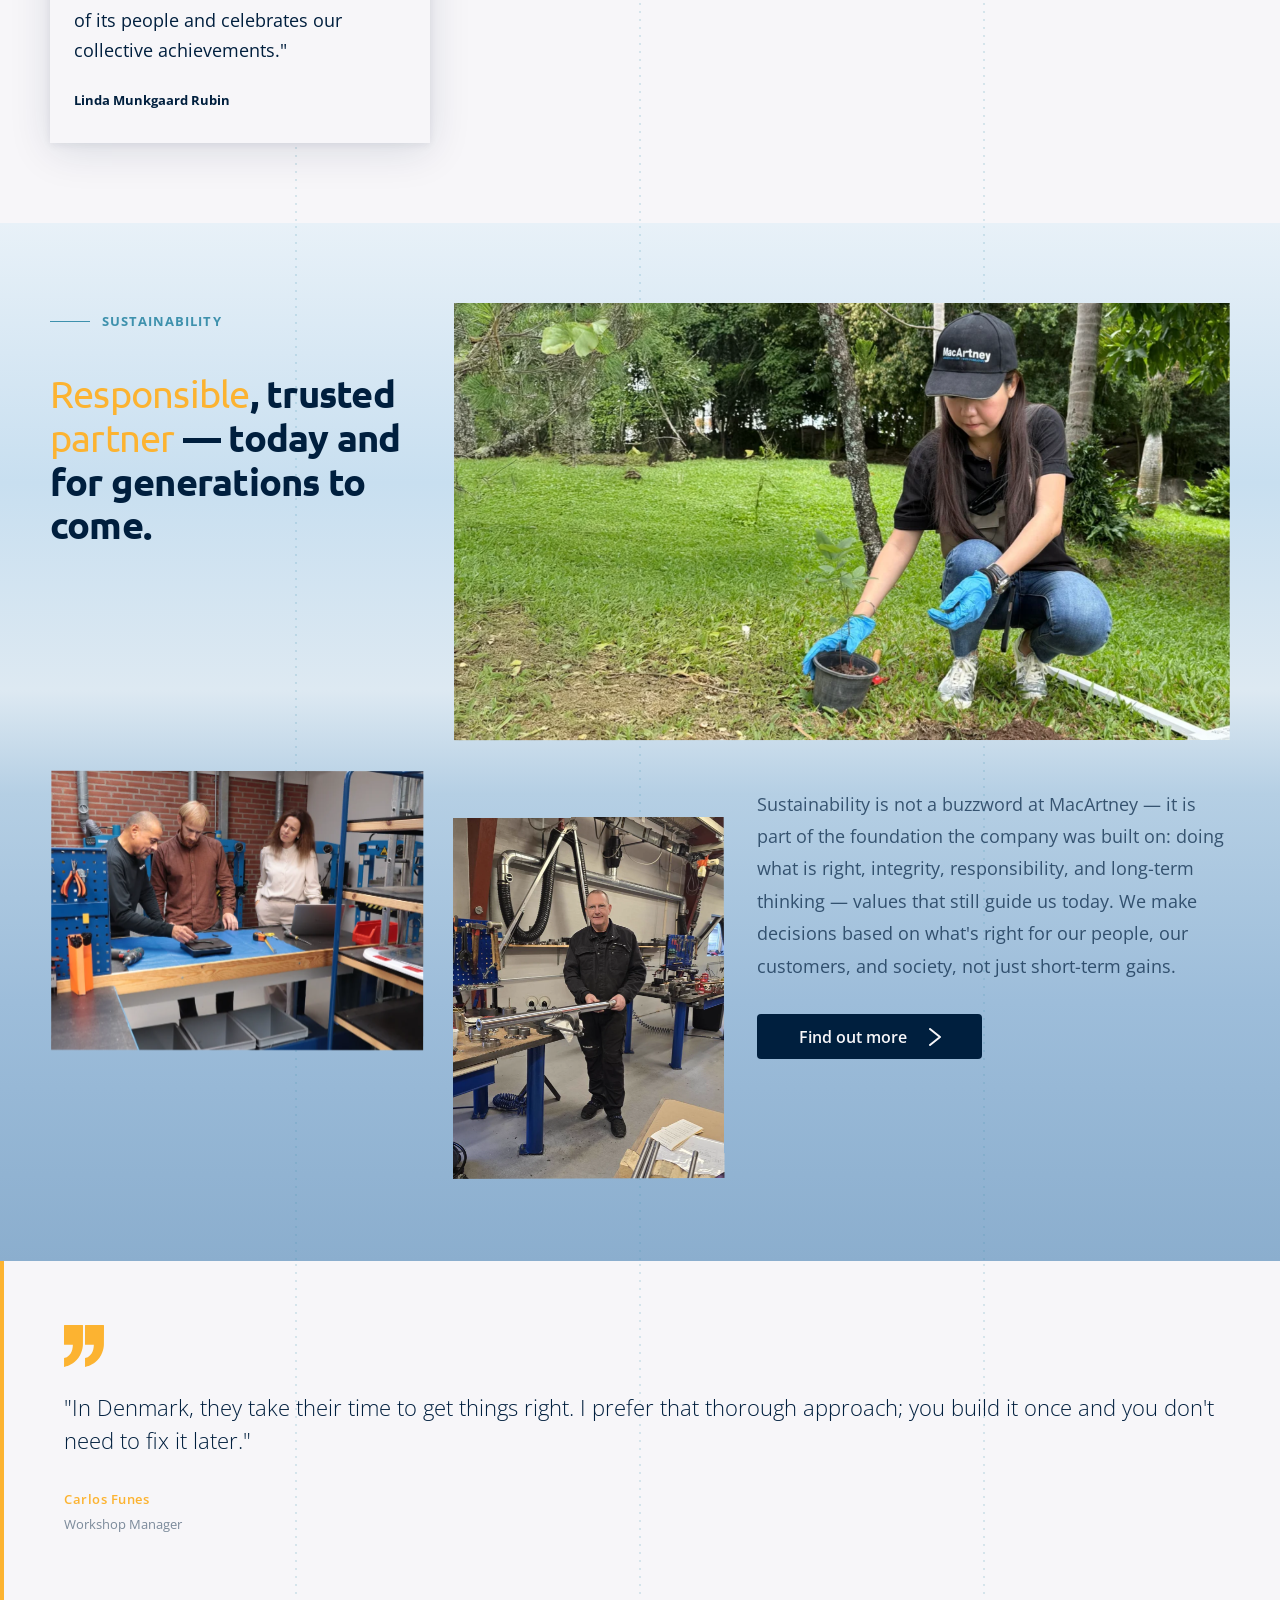
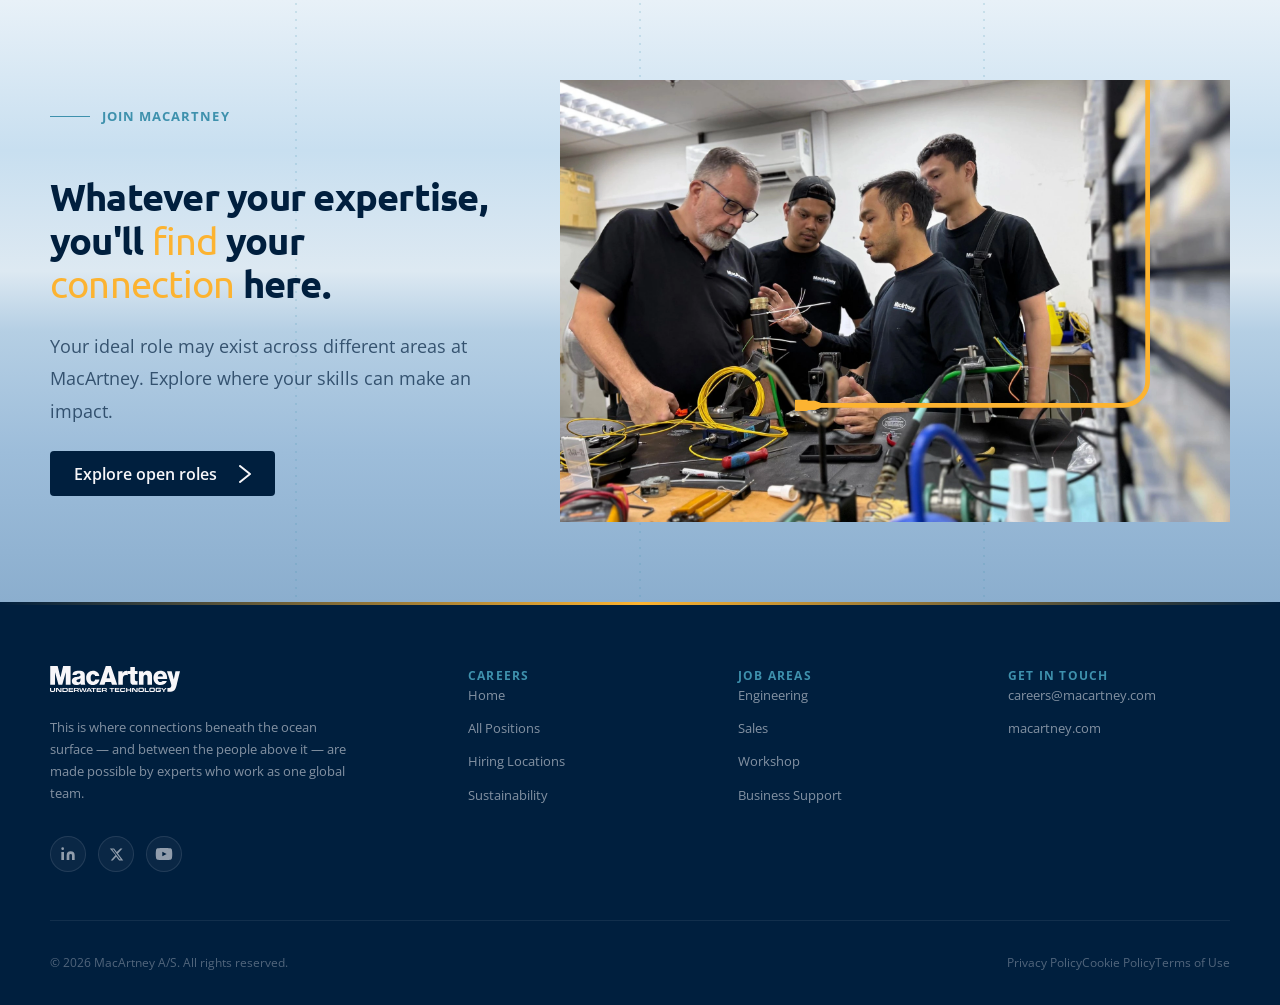
==== commit 6e5e991c: "Replace sustain-portrait and hero-portrait-2 with new images; remove CTA banner gradient; polish nav" ====
--- a/index.html
+++ b/index.html
@@ -33,9 +33,15 @@
               There's a place here for every kind of expertise.
             </p>
             <div class="page-hero__actions">
-              <a class="btn btn-space btn--primary btn--md" href="search.html"
-                >Explore open roles</a
-              >
+              <a class="btn btn--cta btn--md" href="search.html">
+                <span class="btn__inner">
+                  Explore open roles
+                  <svg class="btn__arrow" width="22" height="18" viewBox="0 0 22 18" fill="none" stroke="currentColor" stroke-width="2" stroke-linecap="round" stroke-linejoin="round" aria-hidden="true">
+                    <polyline points="11,1 21,9 11,17"/>
+                    <line class="btn__arrow-line" x1="1" y1="9" x2="21" y2="9"/>
+                  </svg>
+                </span>
+              </a>
             </div>
           </div>
 
@@ -314,11 +320,15 @@
                 continents. Small enough that you'll know your colleagues by
                 name on day one.
               </p>
-              <a
-                class="btn btn-space btn--primary btn--md"
-                href="locations.html"
-                >View all locations</a
-              >
+              <a class="btn btn--cta btn--md" href="locations.html">
+                <span class="btn__inner">
+                  View all locations
+                  <svg class="btn__arrow" width="22" height="18" viewBox="0 0 22 18" fill="none" stroke="currentColor" stroke-width="2" stroke-linecap="round" stroke-linejoin="round" aria-hidden="true">
+                    <polyline points="11,1 21,9 11,17"/>
+                    <line class="btn__arrow-line" x1="1" y1="9" x2="21" y2="9"/>
+                  </svg>
+                </span>
+              </a>
             </div>
           </div>
         </div>
@@ -372,11 +382,15 @@
                 for our people, our customers, and society, not just short-term
                 gains.
               </p>
-              <a
-                class="btn btn-space btn--cyan btn--md"
-                href="sustainability.html"
-                >Find out more</a
-              >
+              <a class="btn btn--cta btn--md" href="sustainability.html">
+                <span class="btn__inner">
+                  Find out more
+                  <svg class="btn__arrow" width="22" height="18" viewBox="0 0 22 18" fill="none" stroke="currentColor" stroke-width="2" stroke-linecap="round" stroke-linejoin="round" aria-hidden="true">
+                    <polyline points="11,1 21,9 11,17"/>
+                    <line class="btn__arrow-line" x1="1" y1="9" x2="21" y2="9"/>
+                  </svg>
+                </span>
+              </a>
             </div>
           </div>
         </div>
@@ -416,6 +430,8 @@
 
     <footer class="site-footer" role="contentinfo"></footer>
 
+    <script src="https://cdnjs.cloudflare.com/ajax/libs/gsap/3.12.5/gsap.min.js"></script>
+    <script type="module" src="js/animations/hero.js"></script>
     <script type="module" src="js/core/header.js"></script>
     <script type="module" src="js/core/navigation.js"></script>
     <script type="module" src="js/core/footer.js"></script>
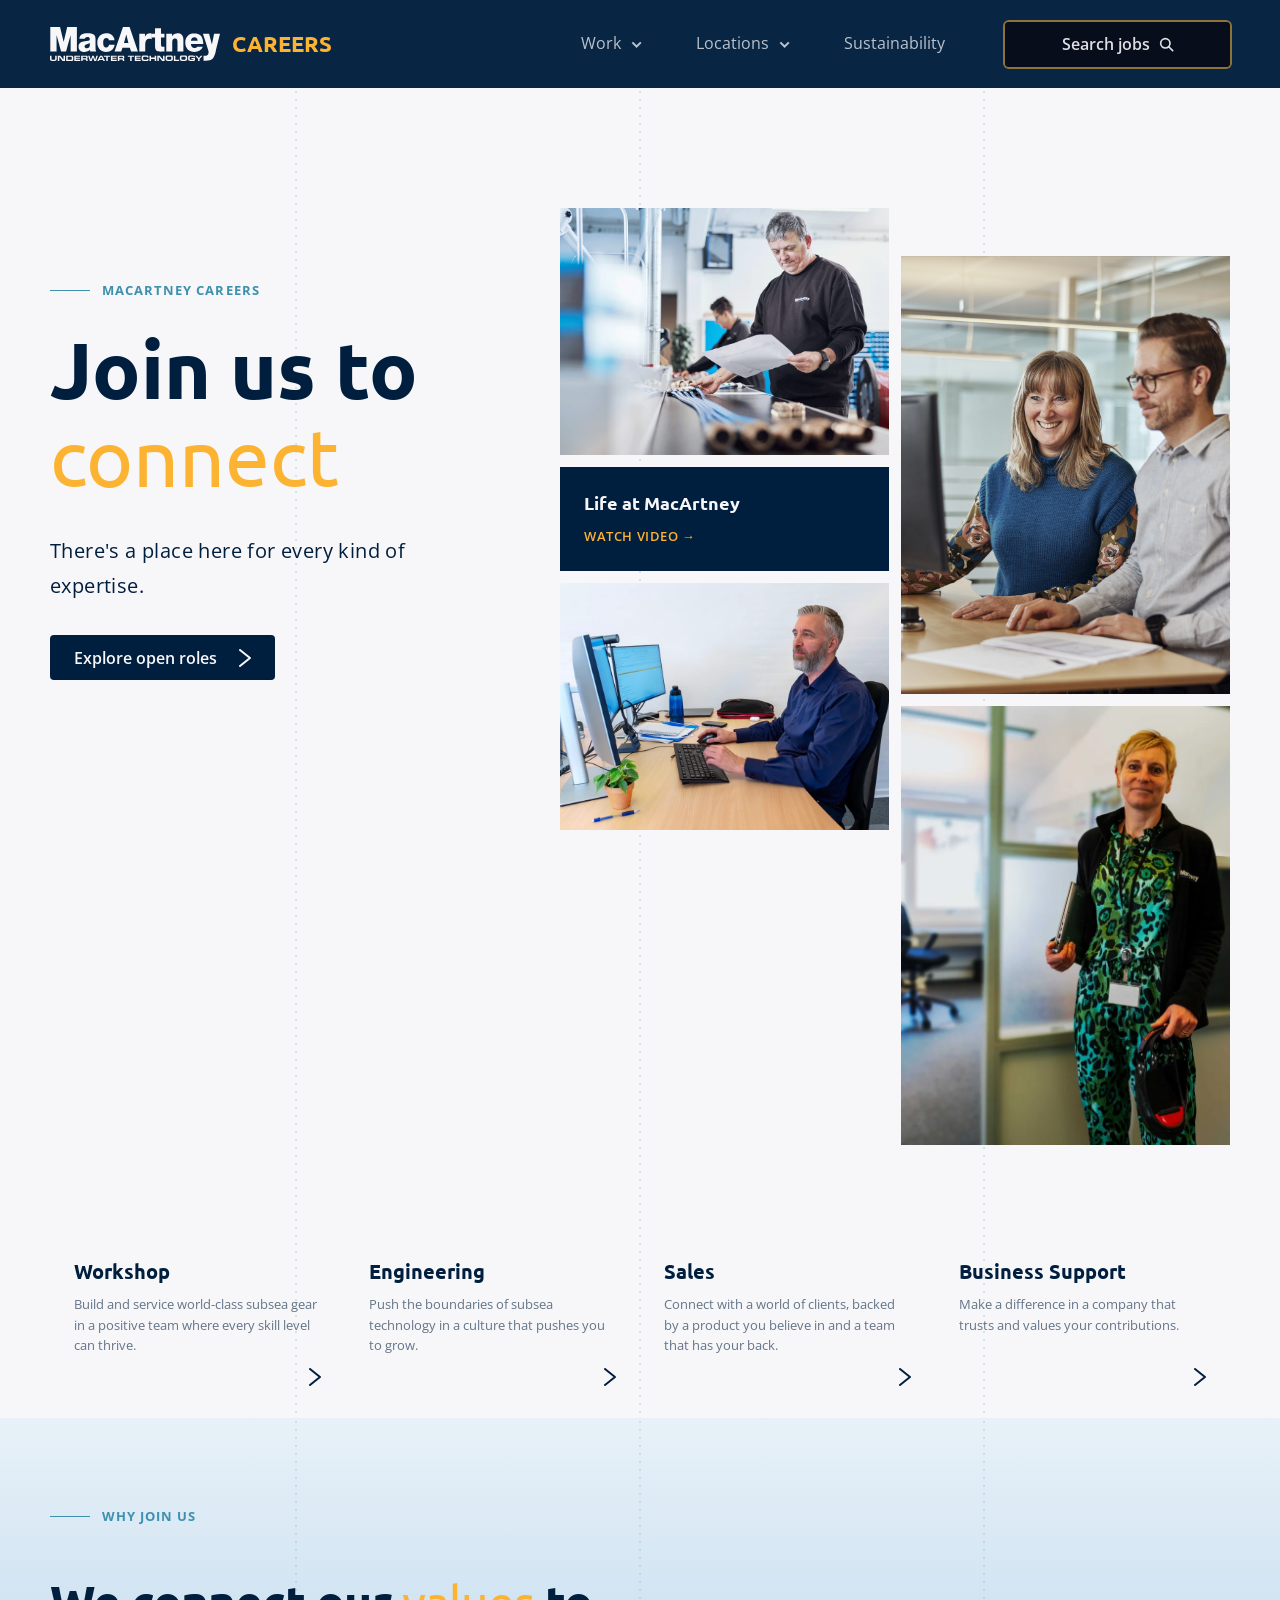
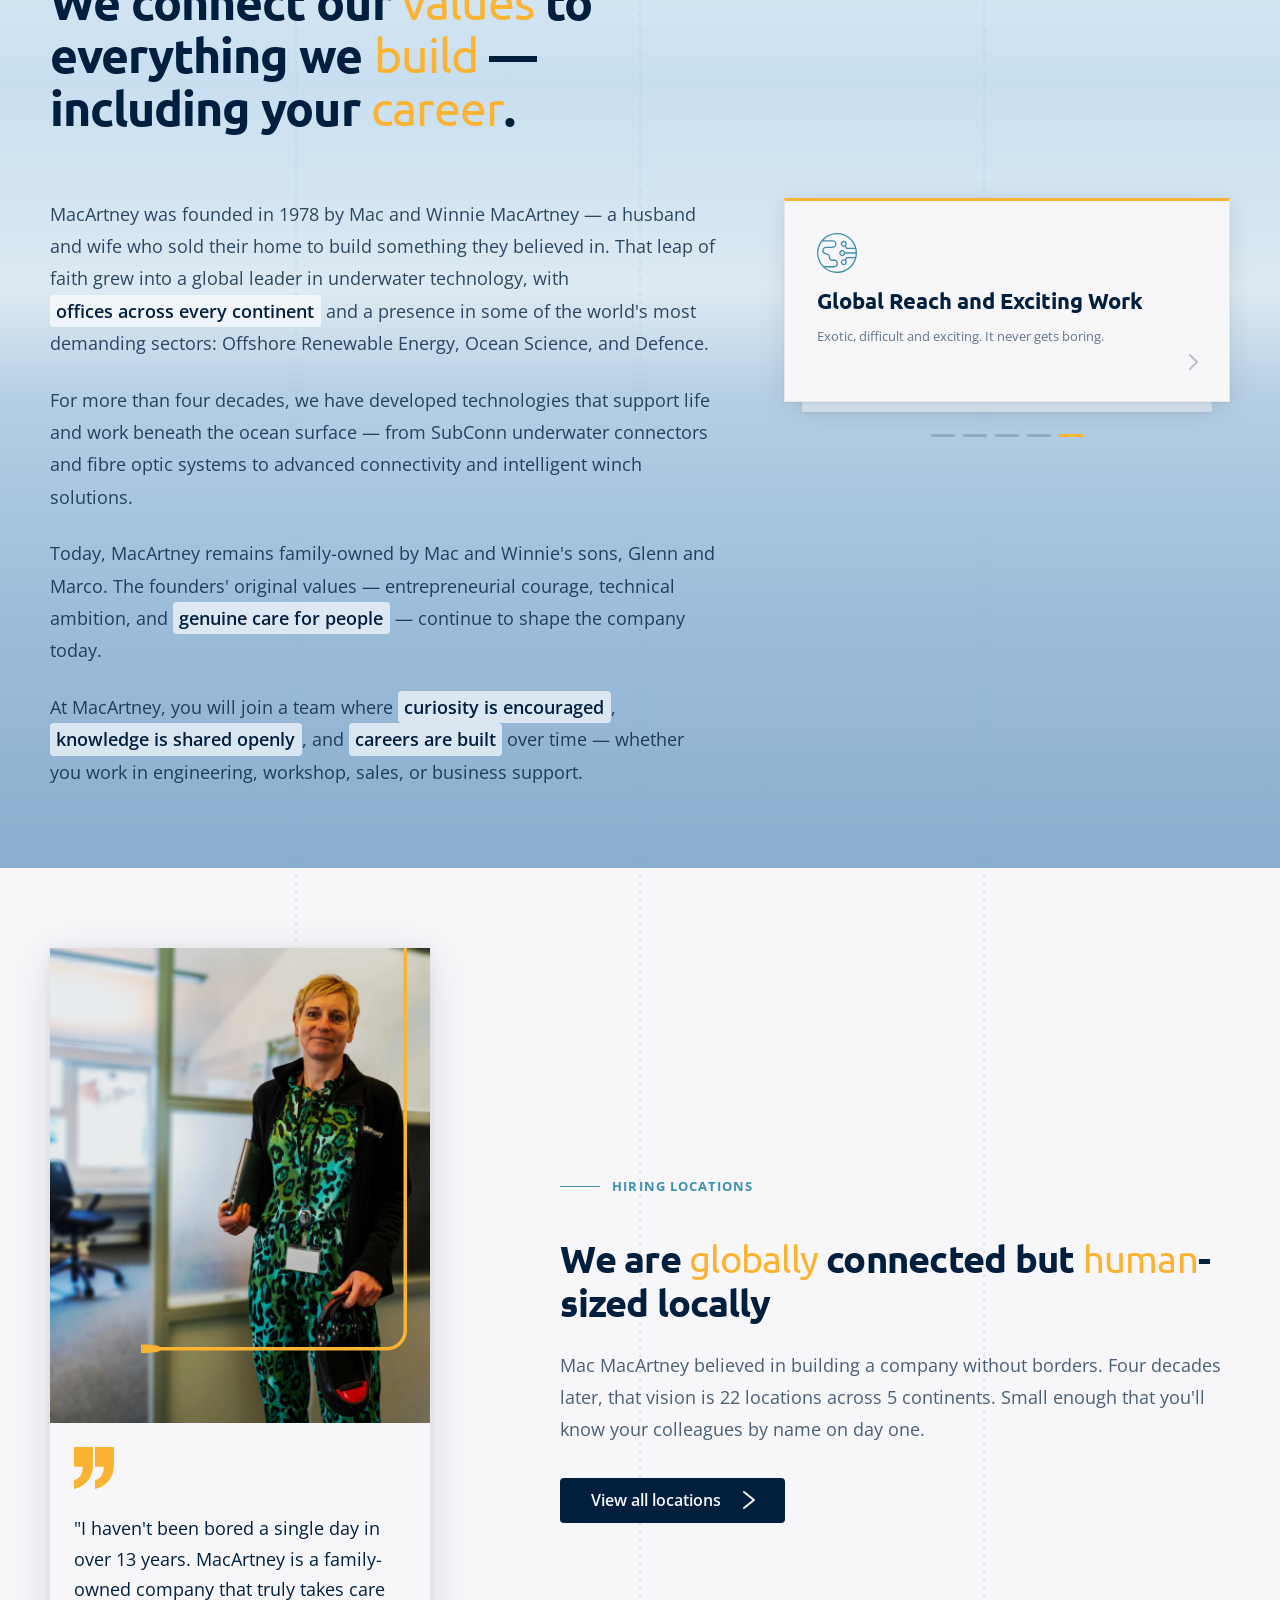
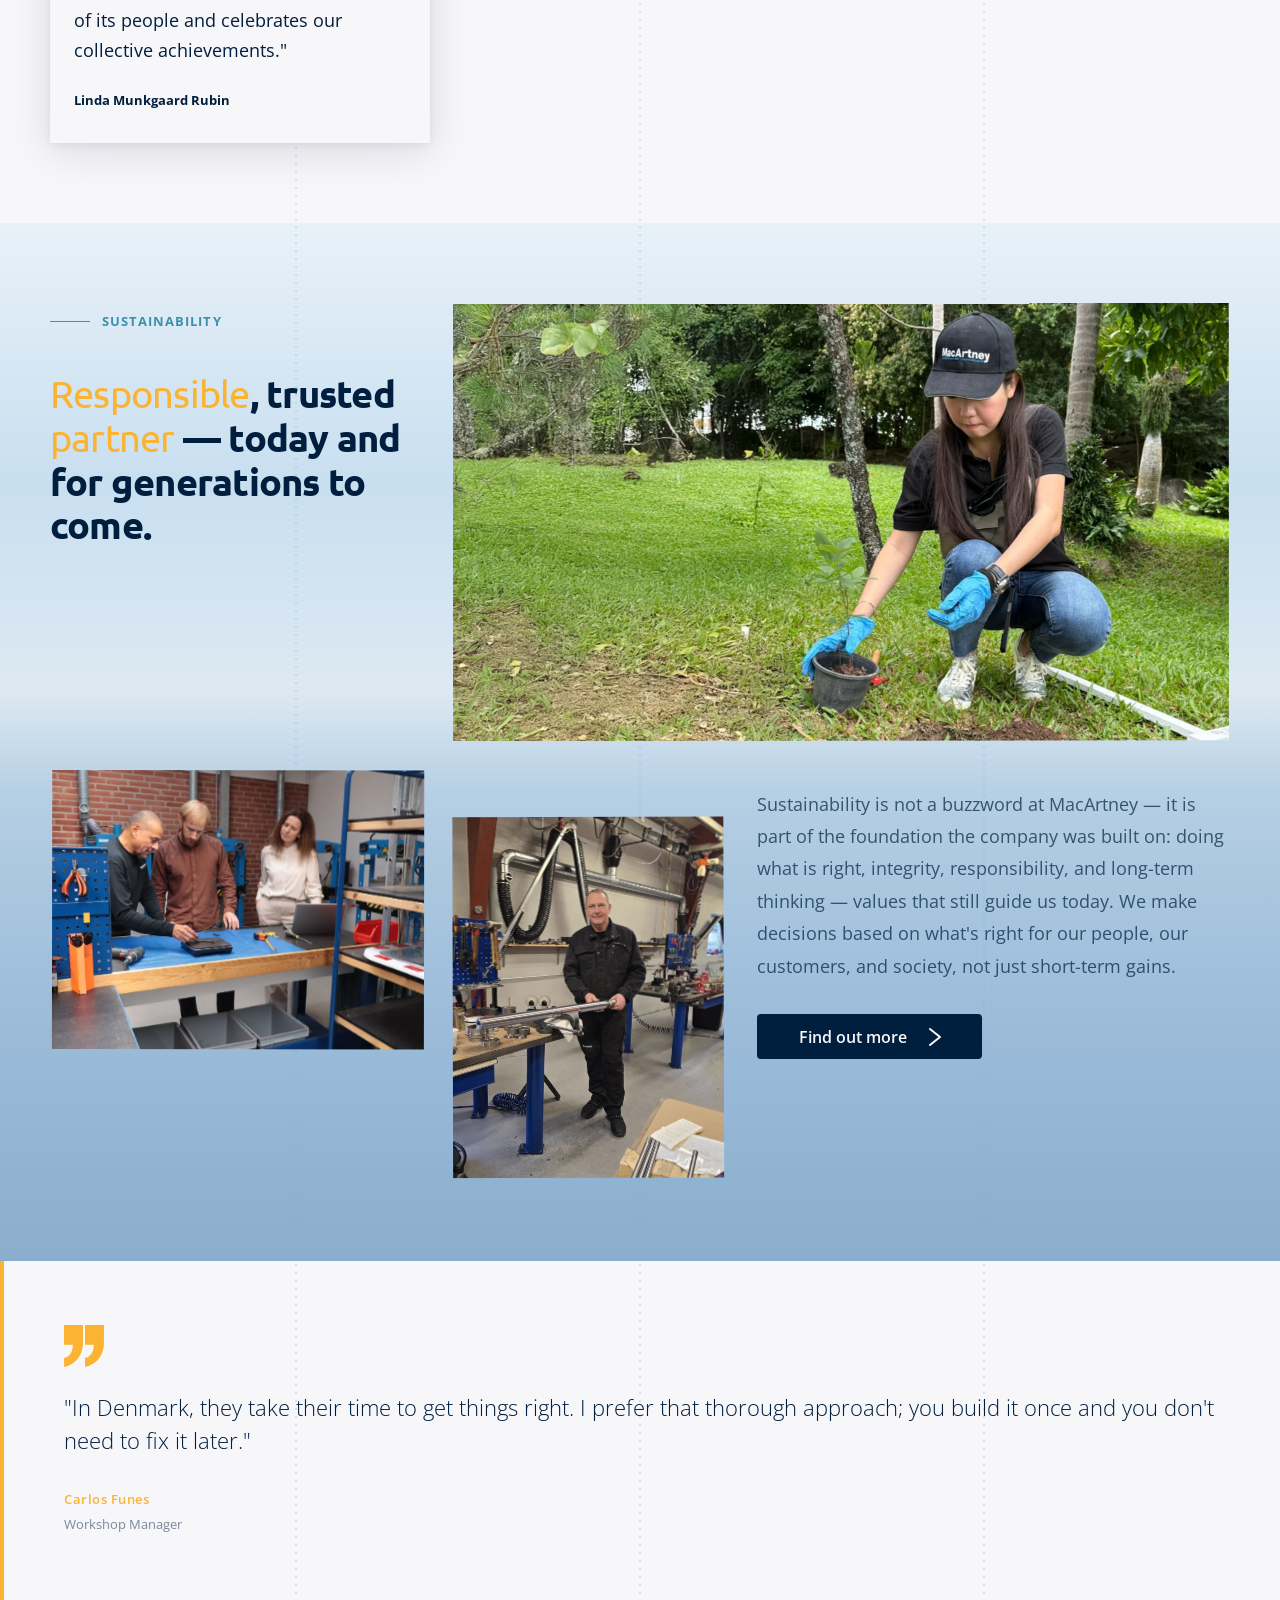
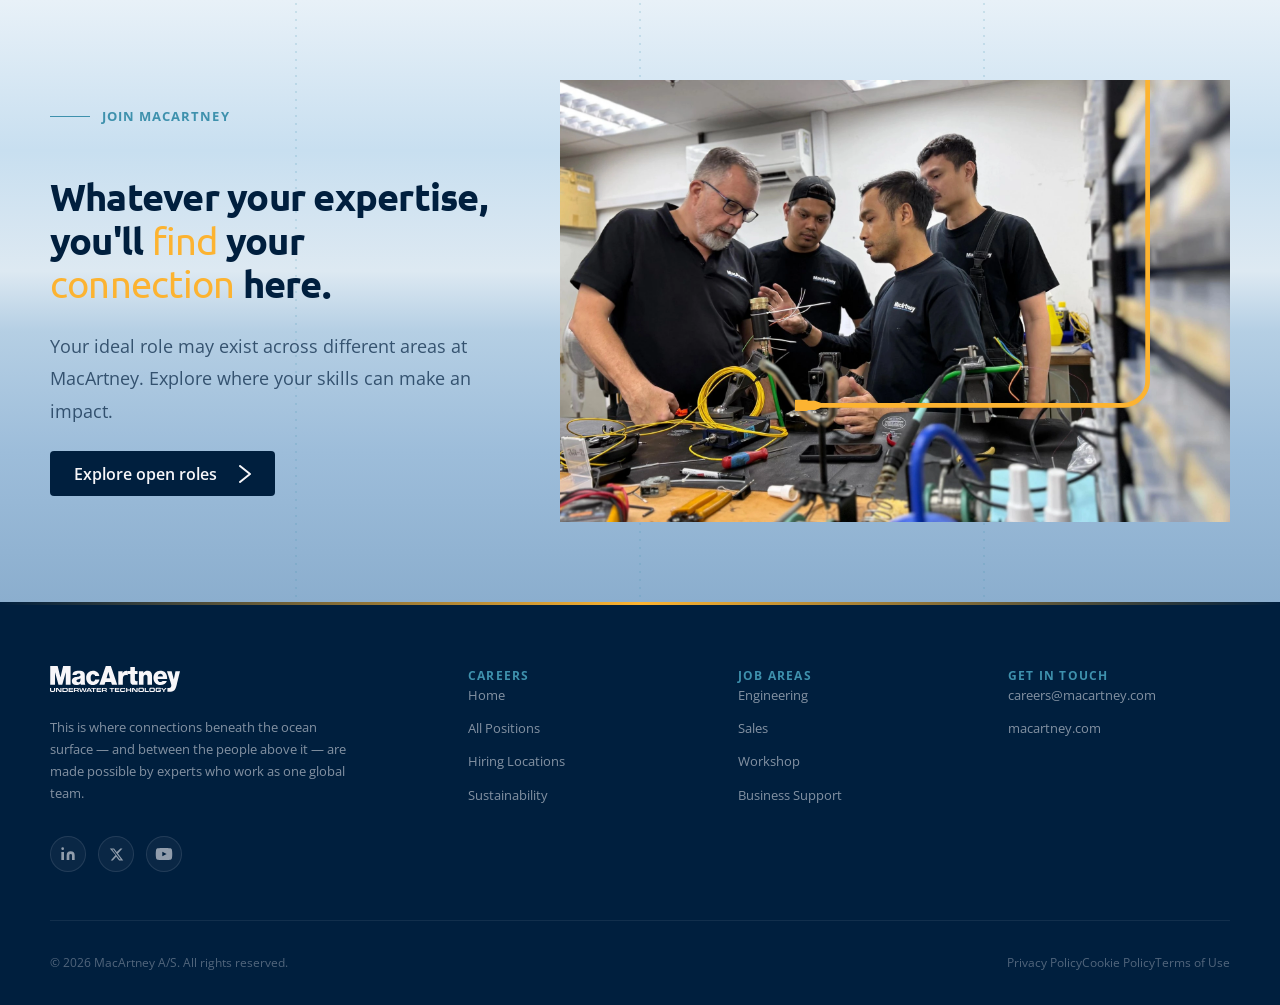
==== commit 33309695: "Replace hero-portrait-1 with hero-portrait-3 on front page Co-Authored-By: Claude Sonnet 4.6 <norepl" ====
--- a/index.html
+++ b/index.html
@@ -74,7 +74,7 @@
               <div
                 class="media-grid__photo media-grid__photo--portrait"
                 style="
-                  background-image: url(&quot;assets/hero-portrait-1.webp&quot;);
+                  background-image: url(&quot;assets/hero-portrait-3.webp&quot;);
                   background-size: cover;
                   background-position: center;
                 "
